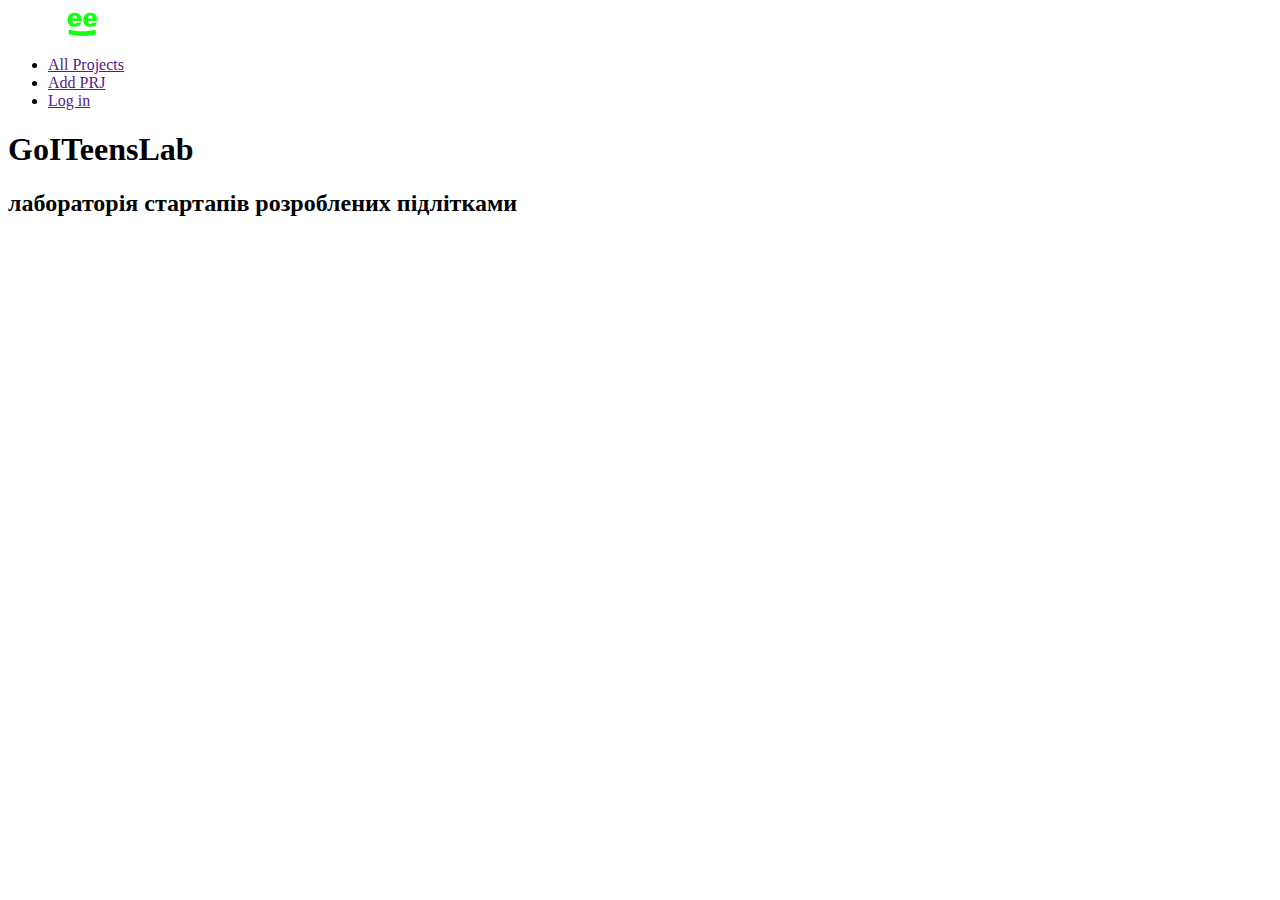
==== index.html @ 998b28f4 "begining" ====
<!DOCTYPE html>
<html lang="en">
  <head>
    <meta charset="UTF-8" />
    <meta name="viewport" content="width=device-width, initial-scale=1.0" />
    <title>Document</title>
    <link
      href="https://fonts.googleapis.com/css?family=Rubik:300,regular,500,600,700,800,900,300italic,italic,500italic,600italic,700italic,800italic,900italic"
      rel="stylesheet"
    />
    <link rel="stylesheet" href="css/icons.css">
    <link rel="stylesheet" href="css/style.css" />
  </head>
  <body>
    <header class="header">
      <div class="header__container">
        <div class="header__logo"><img src="img/logo.svg" alt="" /></div>
        <nav class="header__nav">
          <ul class="header__list">
            <li class="header__item">
              <a href="" class="header__link">All Projects</a>
            </li>
            <li class="header__item">
              <a href="" class="header__link header__btn" id="add">Add PRJ</a>
            </li>
            <li class="header__item">
              <a href="" class="header__link header__btn " id="log">Log in</a>
            </li>
          </ul>
        </nav>
      </div>
    </header>
    <main>
      <section class="intro">
        <div class="intro__container">
          <h1 class="intro__title">GoITeensLab</h1>
          <h2 class="intro__subtitle">
            лабораторія стартапів розроблених підлітками
          </h2>
        </div>
      </section>
    </main>
  </body>
</html>
---- css/icons.css ----
@font-face {
  font-family: 'icomoon';
  src:  url('../icons/icomoon.eot?azfydo');
  src:  url('../icons/icomoon.eot?azfydo#iefix') format('embedded-opentype'),
    url('../icons/icomoon.ttf?azfydo') format('truetype'),
    url('../icons/icomoon.woff?azfydo') format('woff'),
    url('../icons/icomoon.svg?azfydo#icomoon') format('svg');
  font-weight: normal;
  font-style: normal;
  font-display: block;
}

[class^="icon-"], [class*=" icon-"] {
  /* use !important to prevent issues with browser extensions that change fonts */
  font-family: 'icomoon' !important;
  speak: never;
  font-style: normal;
  font-weight: normal;
  font-variant: normal;
  text-transform: none;
  line-height: 1;

  /* Better Font Rendering =========== */
  -webkit-font-smoothing: antialiased;
  -moz-osx-font-smoothing: grayscale;
}

.icon-activity:before {
  content: "\e904";
}
.icon-airplay:before {
  content: "\e905";
}
.icon-alert-circle:before {
  content: "\e906";
}
.icon-alert-octagon:before {
  content: "\e907";
}
.icon-alert-triangle:before {
  content: "\e908";
}
.icon-align-center:before {
  content: "\e909";
}
.icon-align-justify:before {
  content: "\e90a";
}
.icon-align-left:before {
  content: "\e90b";
}
.icon-align-right:before {
  content: "\e90c";
}
.icon-anchor:before {
  content: "\e90d";
}
.icon-aperture:before {
  content: "\e90e";
}
.icon-archive:before {
  content: "\e90f";
}
.icon-arrow-down:before {
  content: "\e910";
}
.icon-arrow-down-circle:before {
  content: "\e911";
}
.icon-arrow-down-left:before {
  content: "\e912";
}
.icon-arrow-down-right:before {
  content: "\e913";
}
.icon-arrow-left:before {
  content: "\e914";
}
.icon-arrow-left-circle:before {
  content: "\e915";
}
.icon-arrow-right:before {
  content: "\e916";
}
.icon-arrow-right-circle:before {
  content: "\e917";
}
.icon-arrow-up:before {
  content: "\e918";
}
.icon-arrow-up-circle:before {
  content: "\e919";
}
.icon-arrow-up-left:before {
  content: "\e91a";
}
.icon-arrow-up-right:before {
  content: "\e91b";
}
.icon-at-sign:before {
  content: "\e91c";
}
.icon-award:before {
  content: "\e91d";
}
.icon-bar-chart:before {
  content: "\e91e";
}
.icon-bar-chart-2:before {
  content: "\e91f";
}
.icon-battery:before {
  content: "\e920";
}
.icon-battery-charging:before {
  content: "\e921";
}
.icon-bell:before {
  content: "\e922";
}
.icon-bell-off:before {
  content: "\e923";
}
.icon-bluetooth:before {
  content: "\e924";
}
.icon-bold:before {
  content: "\e925";
}
.icon-book:before {
  content: "\e926";
}
.icon-book-open:before {
  content: "\e927";
}
.icon-bookmark:before {
  content: "\e928";
}
.icon-box:before {
  content: "\e929";
}
.icon-briefcase:before {
  content: "\e92a";
}
.icon-calendar:before {
  content: "\e92b";
}
.icon-camera:before {
  content: "\e92c";
}
.icon-camera-off:before {
  content: "\e92d";
}
.icon-cast:before {
  content: "\e92e";
}
.icon-check:before {
  content: "\e92f";
}
.icon-check-circle:before {
  content: "\e930";
}
.icon-check-square:before {
  content: "\e931";
}
.icon-chevron-down:before {
  content: "\e932";
}
.icon-chevron-left:before {
  content: "\e933";
}
.icon-chevron-right:before {
  content: "\e934";
}
.icon-chevron-up:before {
  content: "\e935";
}
.icon-chevrons-down:before {
  content: "\e936";
}
.icon-chevrons-left:before {
  content: "\e937";
}
.icon-chevrons-right:before {
  content: "\e938";
}
.icon-chevrons-up:before {
  content: "\e939";
}
.icon-chrome:before {
  content: "\e93a";
}
.icon-circle:before {
  content: "\e93b";
}
.icon-clipboard:before {
  content: "\e93c";
}
.icon-clock:before {
  content: "\e93d";
}
.icon-cloud:before {
  content: "\e93e";
}
.icon-cloud-drizzle:before {
  content: "\e93f";
}
.icon-cloud-lightning:before {
  content: "\e940";
}
.icon-cloud-off:before {
  content: "\e941";
}
.icon-cloud-rain:before {
  content: "\e942";
}
.icon-cloud-snow:before {
  content: "\e943";
}
.icon-code:before {
  content: "\e944";
}
.icon-codepen:before {
  content: "\e945";
}
.icon-codesandbox:before {
  content: "\e946";
}
.icon-coffee:before {
  content: "\e947";
}
.icon-columns:before {
  content: "\e948";
}
.icon-command:before {
  content: "\e949";
}
.icon-compass:before {
  content: "\e94a";
}
.icon-copy:before {
  content: "\e94b";
}
.icon-corner-down-left:before {
  content: "\e94c";
}
.icon-corner-down-right:before {
  content: "\e94d";
}
.icon-corner-left-down:before {
  content: "\e94e";
}
.icon-corner-left-up:before {
  content: "\e94f";
}
.icon-corner-right-down:before {
  content: "\e950";
}
.icon-corner-right-up:before {
  content: "\e951";
}
.icon-corner-up-left:before {
  content: "\e952";
}
.icon-corner-up-right:before {
  content: "\e953";
}
.icon-cpu:before {
  content: "\e954";
}
.icon-credit-card:before {
  content: "\e955";
}
.icon-crop:before {
  content: "\e956";
}
.icon-crosshair:before {
  content: "\e957";
}
.icon-database:before {
  content: "\e958";
}
.icon-delete:before {
  content: "\e959";
}
.icon-disc:before {
  content: "\e95a";
}
.icon-dollar-sign:before {
  content: "\e95b";
}
.icon-download:before {
  content: "\e95c";
}
.icon-download-cloud:before {
  content: "\e95d";
}
.icon-droplet:before {
  content: "\e95e";
}
.icon-edit:before {
  content: "\e95f";
}
.icon-edit-2:before {
  content: "\e960";
}
.icon-edit-3:before {
  content: "\e961";
}
.icon-external-link:before {
  content: "\e962";
}
.icon-eye:before {
  content: "\e963";
}
.icon-eye-off:before {
  content: "\e964";
}
.icon-facebook:before {
  content: "\e965";
}
.icon-fast-forward:before {
  content: "\e966";
}
.icon-feather:before {
  content: "\e967";
}
.icon-figma:before {
  content: "\e968";
}
.icon-file:before {
  content: "\e969";
}
.icon-file-minus:before {
  content: "\e96a";
}
.icon-file-plus:before {
  content: "\e96b";
}
.icon-file-text:before {
  content: "\e96c";
}
.icon-film:before {
  content: "\e96d";
}
.icon-filter:before {
  content: "\e96e";
}
.icon-flag:before {
  content: "\e96f";
}
.icon-folder:before {
  content: "\e970";
}
.icon-folder-minus:before {
  content: "\e971";
}
.icon-folder-plus:before {
  content: "\e972";
}
.icon-framer:before {
  content: "\e973";
}
.icon-frown:before {
  content: "\e974";
}
.icon-gift:before {
  content: "\e975";
}
.icon-git-branch:before {
  content: "\e976";
}
.icon-git-commit:before {
  content: "\e977";
}
.icon-git-merge:before {
  content: "\e978";
}
.icon-git-pull-request:before {
  content: "\e979";
}
.icon-github:before {
  content: "\e97a";
}
.icon-gitlab:before {
  content: "\e97b";
}
.icon-globe:before {
  content: "\e97c";
}
.icon-grid:before {
  content: "\e97d";
}
.icon-hard-drive:before {
  content: "\e97e";
}
.icon-hash:before {
  content: "\e97f";
}
.icon-headphones:before {
  content: "\e980";
}
.icon-heart:before {
  content: "\e981";
}
.icon-help-circle:before {
  content: "\e982";
}
.icon-hexagon:before {
  content: "\e983";
}
.icon-home:before {
  content: "\e984";
}
.icon-image:before {
  content: "\e985";
}
.icon-inbox:before {
  content: "\e986";
}
.icon-info:before {
  content: "\e987";
}
.icon-instagram:before {
  content: "\e988";
}
.icon-italic:before {
  content: "\e989";
}
.icon-key:before {
  content: "\e98a";
}
.icon-layers:before {
  content: "\e98b";
}
.icon-layout:before {
  content: "\e98c";
}
.icon-life-buoy:before {
  content: "\e98d";
}
.icon-link:before {
  content: "\e98e";
}
.icon-link-2:before {
  content: "\e98f";
}
.icon-linkedin:before {
  content: "\e990";
}
.icon-list:before {
  content: "\e991";
}
.icon-loader:before {
  content: "\e992";
}
.icon-lock:before {
  content: "\e993";
}
.icon-log-in:before {
  content: "\e900";
}
.icon-log-out:before {
  content: "\e994";
}
.icon-mail:before {
  content: "\e995";
}
.icon-map:before {
  content: "\e996";
}
.icon-map-pin:before {
  content: "\e997";
}
.icon-maximize:before {
  content: "\e998";
}
.icon-maximize-2:before {
  content: "\e999";
}
.icon-meh:before {
  content: "\e99a";
}
.icon-menu:before {
  content: "\e99b";
}
.icon-message-circle:before {
  content: "\e99c";
}
.icon-message-square:before {
  content: "\e99d";
}
.icon-mic:before {
  content: "\e99e";
}
.icon-mic-off:before {
  content: "\e99f";
}
.icon-minimize:before {
  content: "\e9a0";
}
.icon-minimize-2:before {
  content: "\e9a1";
}
.icon-minus:before {
  content: "\e9a2";
}
.icon-minus-circle:before {
  content: "\e9a3";
}
.icon-minus-square:before {
  content: "\e9a4";
}
.icon-monitor:before {
  content: "\e9a5";
}
.icon-moon:before {
  content: "\e9a6";
}
.icon-more-horizontal:before {
  content: "\e9a7";
}
.icon-more-vertical:before {
  content: "\e9a8";
}
.icon-mouse-pointer:before {
  content: "\e9a9";
}
.icon-move:before {
  content: "\e9aa";
}
.icon-music:before {
  content: "\e9ab";
}
.icon-navigation:before {
  content: "\e9ac";
}
.icon-navigation-2:before {
  content: "\e9ad";
}
.icon-octagon:before {
  content: "\e9ae";
}
.icon-package:before {
  content: "\e9af";
}
.icon-paperclip:before {
  content: "\e9b0";
}
.icon-pause:before {
  content: "\e9b1";
}
.icon-pause-circle:before {
  content: "\e9b2";
}
.icon-pen-tool:before {
  content: "\e9b3";
}
.icon-percent:before {
  content: "\e9b4";
}
.icon-phone:before {
  content: "\e901";
}
.icon-phone-call:before {
  content: "\e9b5";
}
.icon-phone-forwarded:before {
  content: "\e9b6";
}
.icon-phone-incoming:before {
  content: "\e9b7";
}
.icon-phone-missed:before {
  content: "\e9b8";
}
.icon-phone-off:before {
  content: "\e9b9";
}
.icon-phone-outgoing:before {
  content: "\e9ba";
}
.icon-pie-chart:before {
  content: "\e9bb";
}
.icon-play:before {
  content: "\e9bc";
}
.icon-play-circle:before {
  content: "\e9bd";
}
.icon-plus:before {
  content: "\e9be";
}
.icon-plus-circle:before {
  content: "\e9bf";
}
.icon-plus-square:before {
  content: "\e9c0";
}
.icon-pocket:before {
  content: "\e9c1";
}
.icon-power:before {
  content: "\e9c2";
}
.icon-printer:before {
  content: "\e9c3";
}
.icon-radio:before {
  content: "\e9c4";
}
.icon-refresh-ccw:before {
  content: "\e9c5";
}
.icon-refresh-cw:before {
  content: "\e9c6";
}
.icon-repeat:before {
  content: "\e9c7";
}
.icon-rewind:before {
  content: "\e9c8";
}
.icon-rotate-ccw:before {
  content: "\e9c9";
}
.icon-rotate-cw:before {
  content: "\e9ca";
}
.icon-rss:before {
  content: "\e9cb";
}
.icon-save:before {
  content: "\e9cc";
}
.icon-scissors:before {
  content: "\e9cd";
}
.icon-search:before {
  content: "\e902";
}
.icon-send:before {
  content: "\e9ce";
}
.icon-server:before {
  content: "\e9cf";
}
.icon-settings:before {
  content: "\e9d0";
}
.icon-share:before {
  content: "\e9d1";
}
.icon-share-2:before {
  content: "\e9d2";
}
.icon-shield:before {
  content: "\e9d3";
}
.icon-shield-off:before {
  content: "\e9d4";
}
.icon-shopping-bag:before {
  content: "\e9d5";
}
.icon-shopping-cart:before {
  content: "\e903";
}
.icon-shuffle:before {
  content: "\e9d6";
}
.icon-sidebar:before {
  content: "\e9d7";
}
.icon-skip-back:before {
  content: "\e9d8";
}
.icon-skip-forward:before {
  content: "\e9d9";
}
.icon-slack:before {
  content: "\e9da";
}
.icon-slash:before {
  content: "\e9db";
}
.icon-sliders:before {
  content: "\e9dc";
}
.icon-smartphone:before {
  content: "\e9dd";
}
.icon-smile:before {
  content: "\e9de";
}
.icon-speaker:before {
  content: "\e9df";
}
.icon-square:before {
  content: "\e9e0";
}
.icon-star:before {
  content: "\e9e1";
}
.icon-stop-circle:before {
  content: "\e9e2";
}
.icon-sun:before {
  content: "\e9e3";
}
.icon-sunrise:before {
  content: "\e9e4";
}
.icon-sunset:before {
  content: "\e9e5";
}
.icon-tablet:before {
  content: "\e9e6";
}
.icon-tag:before {
  content: "\e9e7";
}
.icon-target:before {
  content: "\e9e8";
}
.icon-terminal:before {
  content: "\e9e9";
}
.icon-thermometer:before {
  content: "\e9ea";
}
.icon-thumbs-down:before {
  content: "\e9eb";
}
.icon-thumbs-up:before {
  content: "\e9ec";
}
.icon-toggle-left:before {
  content: "\e9ed";
}
.icon-toggle-right:before {
  content: "\e9ee";
}
.icon-tool:before {
  content: "\e9ef";
}
.icon-trash:before {
  content: "\e9f0";
}
.icon-trash-2:before {
  content: "\e9f1";
}
.icon-trello:before {
  content: "\e9f2";
}
.icon-trending-down:before {
  content: "\e9f3";
}
.icon-trending-up:before {
  content: "\e9f4";
}
.icon-triangle:before {
  content: "\e9f5";
}
.icon-truck:before {
  content: "\e9f6";
}
.icon-tv:before {
  content: "\e9f7";
}
.icon-twitch:before {
  content: "\e9f8";
}
.icon-twitter:before {
  content: "\e9f9";
}
.icon-type:before {
  content: "\e9fa";
}
.icon-umbrella:before {
  content: "\e9fb";
}
.icon-underline:before {
  content: "\e9fc";
}
.icon-unlock:before {
  content: "\e9fd";
}
.icon-upload:before {
  content: "\e9fe";
}
.icon-upload-cloud:before {
  content: "\e9ff";
}
.icon-user:before {
  content: "\ea00";
}
.icon-user-check:before {
  content: "\ea01";
}
.icon-user-minus:before {
  content: "\ea02";
}
.icon-user-plus:before {
  content: "\ea03";
}
.icon-user-x:before {
  content: "\ea04";
}
.icon-users:before {
  content: "\ea05";
}
.icon-video:before {
  content: "\ea06";
}
.icon-video-off:before {
  content: "\ea07";
}
.icon-voicemail:before {
  content: "\ea08";
}
.icon-volume:before {
  content: "\ea09";
}
.icon-volume-1:before {
  content: "\ea0a";
}
.icon-volume-2:before {
  content: "\ea0b";
}
.icon-volume-x:before {
  content: "\ea0c";
}
.icon-watch:before {
  content: "\ea0d";
}
.icon-wifi:before {
  content: "\ea0e";
}
.icon-wifi-off:before {
  content: "\ea0f";
}
.icon-wind:before {
  content: "\ea10";
}
.icon-x:before {
  content: "\ea11";
}
.icon-x-circle:before {
  content: "\ea12";
}
.icon-x-octagon:before {
  content: "\ea13";
}
.icon-x-square:before {
  content: "\ea14";
}
.icon-youtube:before {
  content: "\ea15";
}
.icon-zap:before {
  content: "\ea16";
}
.icon-zap-off:before {
  content: "\ea17";
}
.icon-zoom-in:before {
  content: "\ea18";
}
.icon-zoom-out:before {
  content: "\ea19";
}
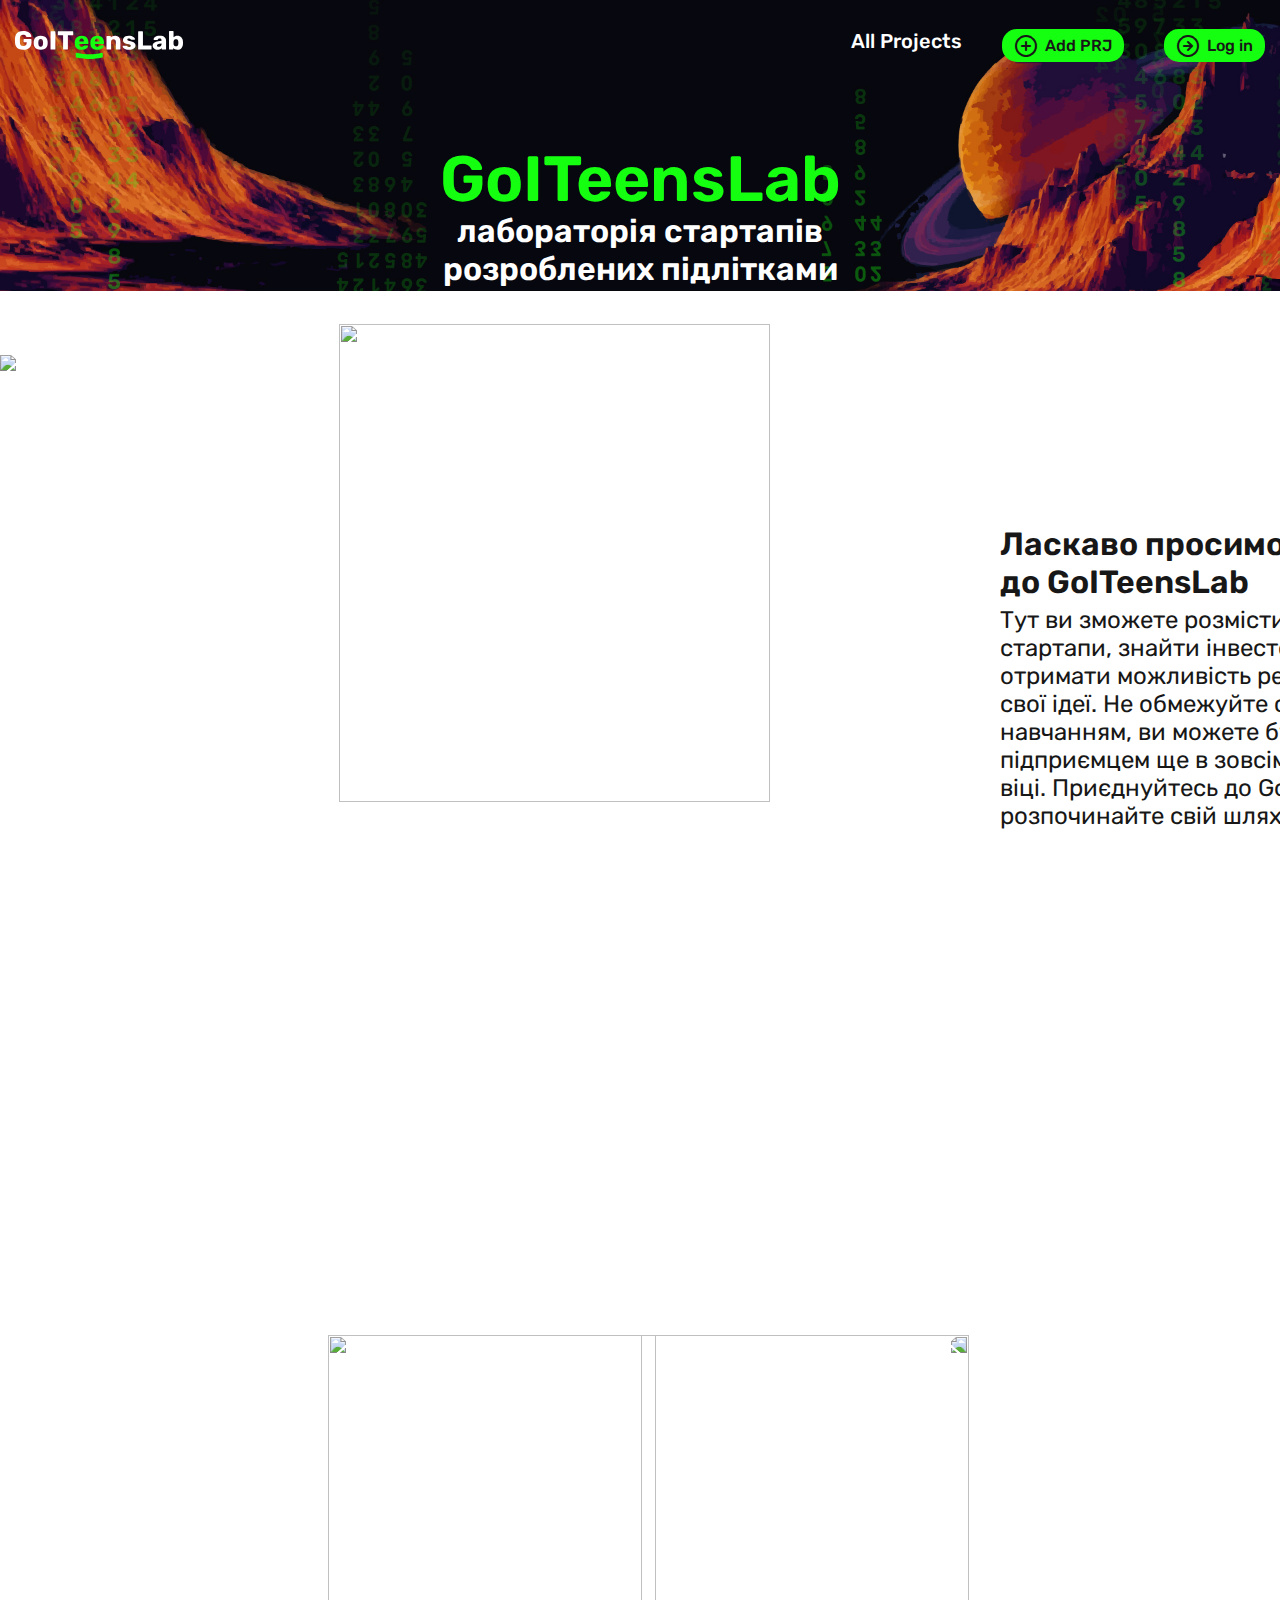
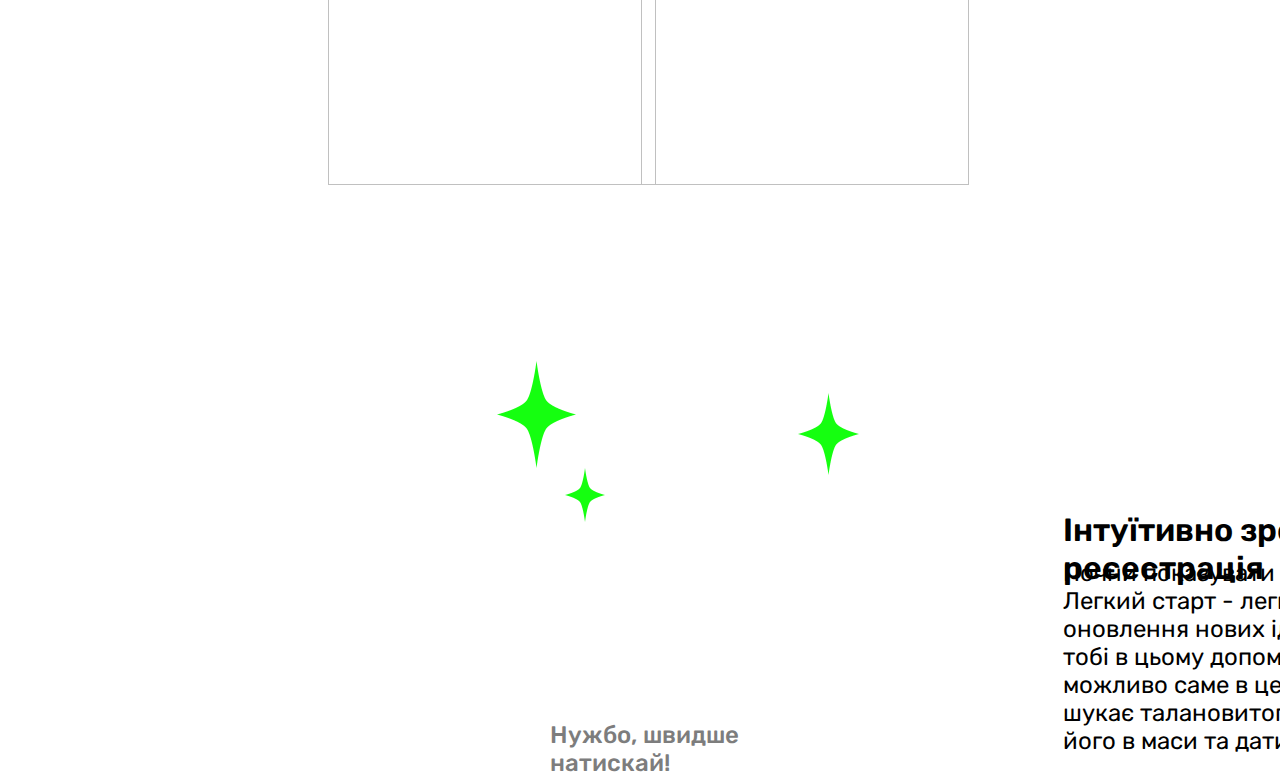
==== commit dc52c0cc: "shozmih" ====
--- a/index.html
+++ b/index.html
@@ -40,5 +40,27 @@
         </div>
       </section>
     </main>
+    <content>
+        <div>
+            <img src="img/01.png" alt="" id="chel">
+            <h2 id="welc">Ласкаво просимо <br>до GoITeensLab </h2>
+                <p id="txt">Тут ви зможете розмістити свої стартапи, знайти інвесторів та отримати можливість реалізувати свої ідеї. Не обмежуйте себе лише навчанням, ви можете бути підприємцем ще в зовсім молодому віці. Приєднуйтесь до GoITeensLab і розпочинайте свій шлях до успіху!</p>
+                
+        </div>
+        <div id="space">
+        <img src="img/bg2.png" id="spacebg">
+        <img src="img/Astronaut.png" id="As1" class="Astronaut">
+        <img src="img/Astronaut.png" id="As2" class="Astronaut">
+        <p id="vector"></p>
+        </div>
+        <div > <!-- reg -->
+          <img src="img/stars.png" id="stars">
+          <h2 id="h_reg" class="reg">Інтуїтивно зрозуміла реєестрація</h2>
+          <p id="p_reg" class="reg">Почни показувати свої ідеї прямо зараз! Легкий старт - легка робота. Динамічне оновлення нових ідей на головній сторонці тобі в цьому допоможуть. Не гай часу, можливо саме в цей момент велика компанія шукає талановитого підлітка, аби просунути 
+            його в маси та дати життя новому проекту!</p>
+            <p id="nyzbo">Нужбо, швидше натискай!</p>
+        </div>
+       
+    </content>
   </body>
 </html>
--- a/css/style.css
+++ b/css/style.css
@@ -0,0 +1,255 @@
+*,
+*:before,
+*:after {
+  margin: 0;
+  padding: 0;
+  border: none;
+  box-sizing: border-box;
+}
+
+a {
+  text-decoration: none;
+}
+
+ul,
+ol,
+li {
+  list-style: none;
+}
+
+img {
+  vertical-align: top;
+}
+
+h1,
+h2,
+h3,
+h4,
+h5,
+h6 {
+  font-weight: inherit;
+  font-size: inherit;
+}
+
+html,
+body {
+  height: 100%;
+  line-height: 1;
+}
+
+[class*=__container] {
+  max-width: 1280px;
+  margin: 0 auto;
+  padding: 0px 15px;
+}
+
+@media (max-width: 1279.98px) {
+  [class*=__container] {
+    max-width: 1200px;
+  }
+}
+@media (max-width: 1199.98px) {
+  [class*=__container] {
+    max-width: 970px;
+  }
+}
+@media (max-width: 990.98px) {
+  [class*=__container] {
+    max-width: 750px;
+  }
+}
+@media (max-width: 767.98px) {
+  [class*=__container] {
+    max-width: none;
+    padding: 0px 15px;
+  }
+}
+body {
+  font-family: Rubik;
+}
+
+.header {
+  position: absolute;
+  top: 0;
+  left: 0;
+  width: 100%;
+  z-index: 100000;
+}
+
+.header__container {
+  display: flex;
+  justify-content: space-between;
+  align-items: center;
+  height: 90px;
+}
+
+.header__list {
+  display: flex;
+  gap: 40px;
+}
+
+.header__link {
+  font-family: "Rubik";
+  font-style: normal;
+  font-weight: 500;
+  font-size: 20px;
+  line-height: 24px;
+  /* identical to box height */
+  color: #ffffff;
+}
+
+.header__btn {
+  display: flex;
+  align-items: center;
+  font-family: "Rubik";
+  font-style: normal;
+  font-weight: 500;
+  font-size: 16px;
+  line-height: 19px;
+  /* identical to box height */
+  color: #171717;
+  background: #15ff10;
+  border-radius: 15px;
+  padding: 7px 12px;
+}
+
+#log:before {
+  font-family: "icomoon";
+  content: "\e917";
+  font-size: 24px;
+  padding-right: 7px;
+}
+
+#add:before {
+  font-family: "icomoon";
+  content: "\e9bf";
+  font-size: 24px;
+  padding-right: 7px;
+}
+
+.intro {
+  background-image: url("../img/intro__bg.jpg");
+  background-repeat: no-repeat;
+  height: 490px;
+  width: 100%;
+  -o-object-fit: cover;
+     object-fit: cover;
+  background-size: 100vw;
+}
+
+.intro__container {
+  display: flex;
+  flex-direction: column;
+  align-items: center;
+  justify-content: center;
+  text-align: center;
+}
+.intro__title{
+
+  width: 403px;
+  height: 76px;
+  left: 438px;
+  padding-top: 147px;
+  font-weight: 600;
+  font-size: 64px;
+  color: #15FF10;
+}
+.intro__subtitle{
+width: 395px;
+height: 76px;
+left: 442px;
+padding-top: 65px;
+font-weight: 600;
+font-size: 32px;
+line-height: 38px;
+text-align: center;
+color: #FFFFFF
+}
+#chel{
+  position: absolute;
+  width: 431px;
+  height: 478px;
+  left:26.5%;
+  top:36%;
+}
+#welc{
+  position: absolute;
+width: 431px;
+height: 76px;
+left: 1000px;
+top: 525px;
+font-weight: 600;
+font-size: 32px;
+line-height: 38px;
+
+color: #171717;
+
+}
+#txt{
+  position: absolute;
+width: 431px;
+height: 224px;
+left: 1000px;
+top: 606px;
+font-weight: 400;
+font-size: 24px;
+line-height: 28px;
+
+color: #171717;
+}
+#spacebg{
+  width: 100%;
+  position: absolute;
+  top:355px;  
+}
+.Astronaut{
+  position: absolute;
+width: 328px;
+height: 450px;
+top: 1335px;
+
+}
+#As1{
+  transform: matrix(-1, 0, 0, 1, 0, 0);
+  right: 311px;
+}
+#As2{
+  left: 328px;
+}
+#stars{
+  position: absolute;
+  width: 362px;
+height: 161px;
+left: 497px;
+top: 1961px;
+}
+.reg{
+  width: 546px;
+  position: absolute;
+  left: 1063px;
+}
+#h_reg{
+height: 38px;
+top: 2111px;
+font-weight: 600;
+font-size: 32px;
+line-height: 38px;
+}
+#p_reg{
+height: 196px;
+top: 2159px;
+font-weight: 400;
+font-size: 24px;
+line-height: 28px;
+}
+#nyzbo{
+  position: absolute;
+width: 314px;
+height: 28px;
+left: 550px;
+top: 2321px;
+font-weight: 500;
+font-size: 24px;
+line-height: 28px;
+color: #7D7D7D;
+}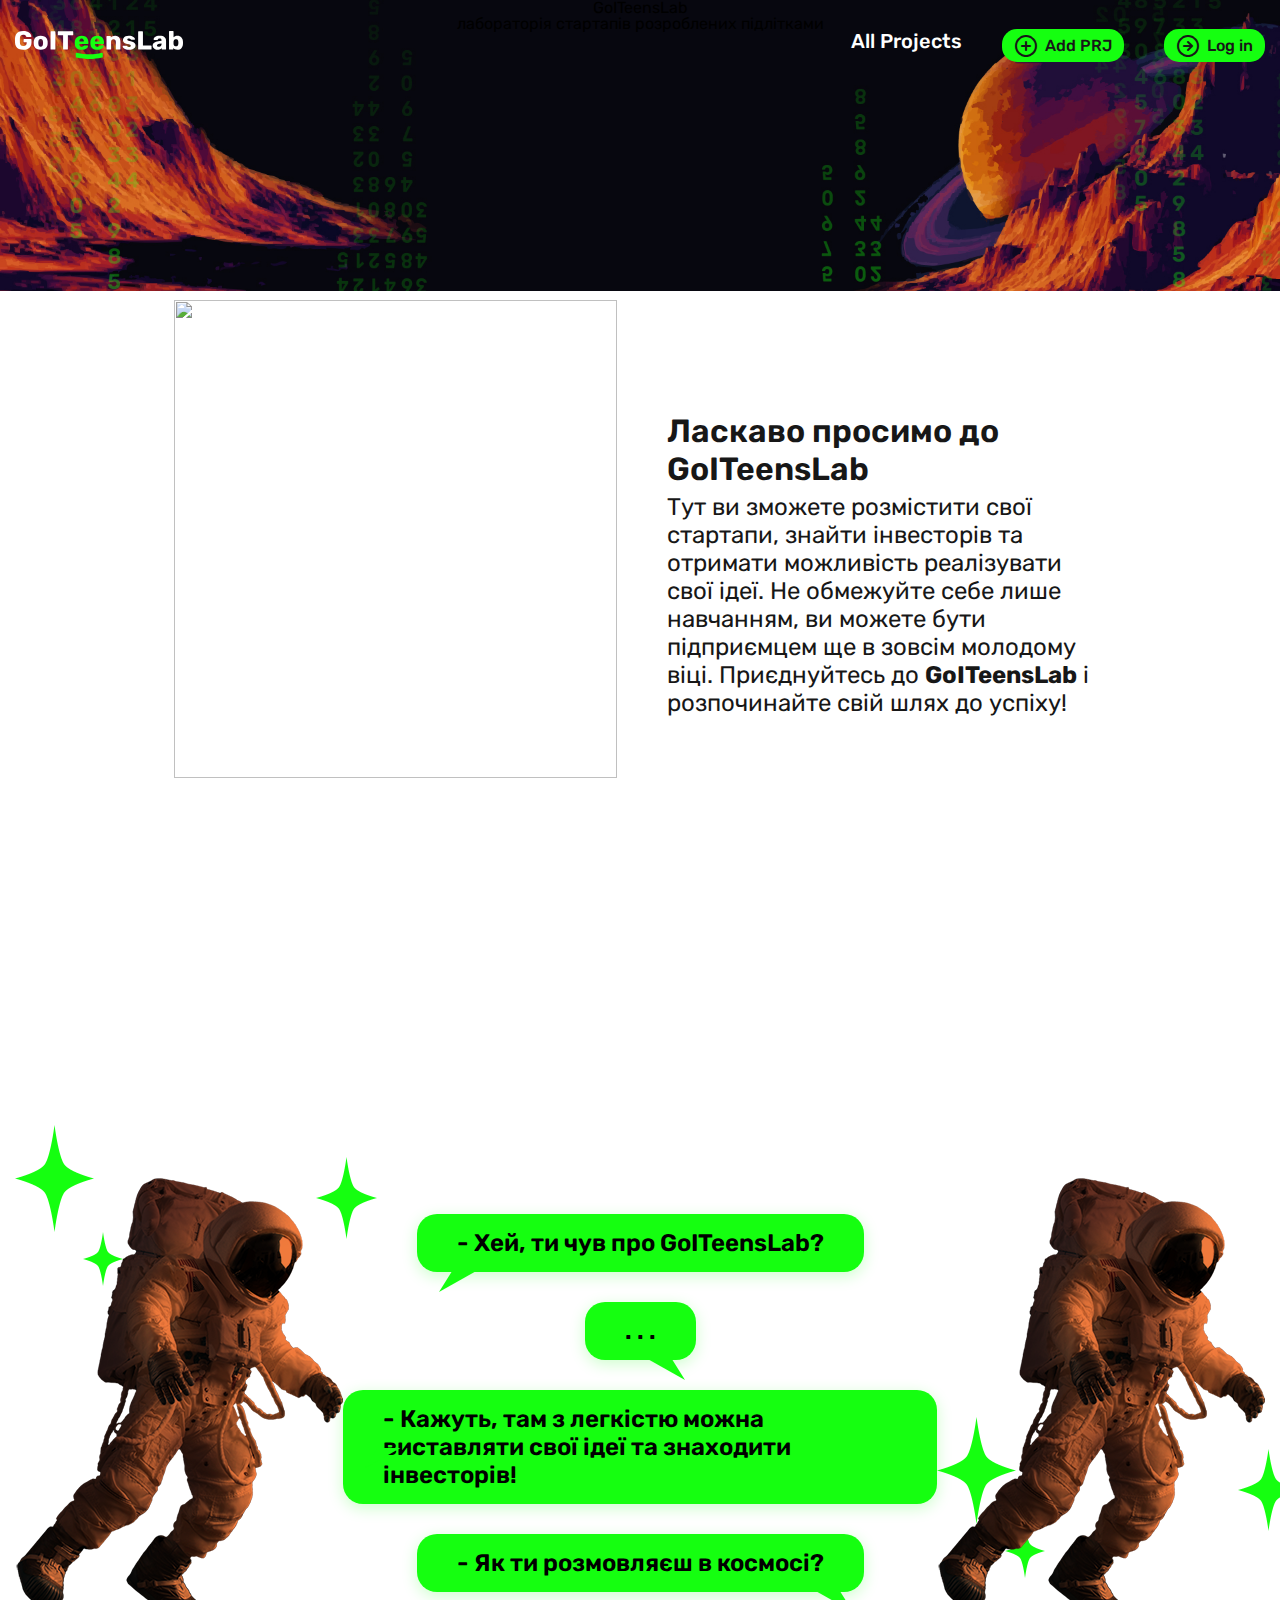
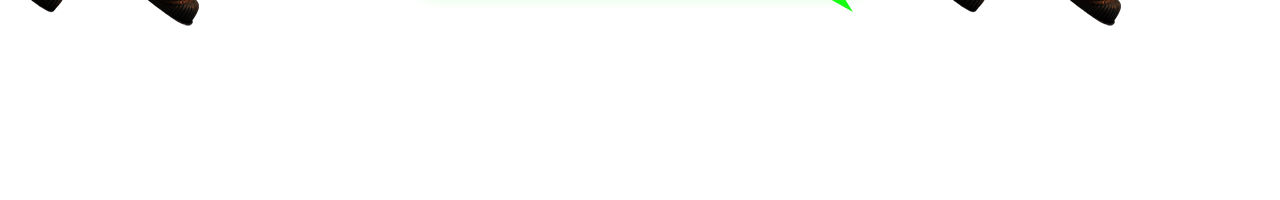
==== commit 2d646654: "remade `about` and `chat` blocks" ====
--- a/index.html
+++ b/index.html
@@ -39,28 +39,35 @@
           </h2>
         </div>
       </section>
-    </main>
-    <content>
-        <div>
-            <img src="img/01.png" alt="" id="chel">
-            <h2 id="welc">Ласкаво просимо <br>до GoITeensLab </h2>
-                <p id="txt">Тут ви зможете розмістити свої стартапи, знайти інвесторів та отримати можливість реалізувати свої ідеї. Не обмежуйте себе лише навчанням, ви можете бути підприємцем ще в зовсім молодому віці. Приєднуйтесь до GoITeensLab і розпочинайте свій шлях до успіху!</p>
-                
+      <section class="welc">
+        <div class="welc__container">
+          <div class="welc__about about">
+            <div class="about__img"><img src="img/01.png" alt=""></div>
+            <div class="about__body">
+              <h1 class="about__title">Ласкаво просимо 
+              до GoITeensLab </h1>
+              <p class="about__text">Тут ви зможете розмістити свої стартапи, знайти інвесторів та отримати можливість
+                 реалізувати свої ідеї. Не обмежуйте себе лише навчанням, ви можете бути підприємцем ще в зовсім молодому
+                  віці. Приєднуйтесь до <b>GoITeensLab</b> і розпочинайте свій шлях до успіху!</p>
+            </div>
+          </div>
+          <div class="welc__chat">
+            <div class="chat__astro astro-1">
+              <div class="chat__astronaut"><img src="img/02.png" alt=""></div>
+              <div class="chat__stars"><img src="img/03.png" alt=""></div>
+            </div>
+            <div class="chat__body body-chat">
+              <div class="body-chat__item"><p>- Хей, ти чув про GoITeensLab?</p><img src="img/04.svg" alt=""></div>
+              <div class="body-chat__item right"><p>. . .</p><img src="img/04.svg" alt=""></div>
+              <div class="body-chat__item"><p>- Кажуть, там з легкістю можна виставляти свої ідеї та знаходити інвесторів!</p><img src="img/04.svg" alt=""></div>
+              <div class="body-chat__item right"><p>- Як ти розмовляєш в космосі?</p><img src="img/04.svg" alt=""></div>
+            </div>
+            <div class="chat__astro astro-2">
+              <div class="chat__astronaut"><img src="img/02.png" alt=""></div>
+              <div class="chat__stars"><img src="img/03.png" alt=""></div>
+            </div>
+          </div>
         </div>
-        <div id="space">
-        <img src="img/bg2.png" id="spacebg">
-        <img src="img/Astronaut.png" id="As1" class="Astronaut">
-        <img src="img/Astronaut.png" id="As2" class="Astronaut">
-        <p id="vector"></p>
-        </div>
-        <div > <!-- reg -->
-          <img src="img/stars.png" id="stars">
-          <h2 id="h_reg" class="reg">Інтуїтивно зрозуміла реєестрація</h2>
-          <p id="p_reg" class="reg">Почни показувати свої ідеї прямо зараз! Легкий старт - легка робота. Динамічне оновлення нових ідей на головній сторонці тобі в цьому допоможуть. Не гай часу, можливо саме в цей момент велика компанія шукає талановитого підлітка, аби просунути 
-            його в маси та дати життя новому проекту!</p>
-            <p id="nyzbo">Нужбо, швидше натискай!</p>
-        </div>
-       
-    </content>
+      </section>
   </body>
 </html>
--- a/css/style.css
+++ b/css/style.css
@@ -130,7 +130,7 @@
 .intro {
   background-image: url("../img/intro__bg.jpg");
   background-repeat: no-repeat;
-  height: 490px;
+  height: 300px;
   width: 100%;
   -o-object-fit: cover;
      object-fit: cover;
@@ -144,112 +144,150 @@
   justify-content: center;
   text-align: center;
 }
-.intro__title{
-
-  width: 403px;
-  height: 76px;
-  left: 438px;
-  padding-top: 147px;
+
+.welc {
+  height: 1500px;
+  background-image: url("../img/bg2.png");
+  background-repeat: no-repeat;
+  width: 100%;
+  -o-object-fit: cover;
+     object-fit: cover;
+  background-size: 100vw 1500px;
+}
+
+.welc__container {
+  display: flex;
+  flex-direction: column;
+  align-items: center;
+  justify-content: center;
+  gap: 400px;
+}
+
+.about {
+  display: flex;
+  align-items: center;
+  justify-content: center;
+  gap: 50px;
+}
+
+.about__img {
+  width: 443px;
+  height: 478px;
+  position: relative;
+}
+.about__img img {
+  position: absolute;
+  top: 0;
+  left: 0;
+  width: 100%;
+  height: 100%;
+  -o-object-fit: cover;
+     object-fit: cover;
+}
+
+.about__body {
+  width: 440px;
+}
+
+.about__title {
+  font-family: "Rubik";
+  font-style: normal;
   font-weight: 600;
-  font-size: 64px;
-  color: #15FF10;
-}
-.intro__subtitle{
-width: 395px;
-height: 76px;
-left: 442px;
-padding-top: 65px;
-font-weight: 600;
-font-size: 32px;
-line-height: 38px;
-text-align: center;
-color: #FFFFFF
-}
-#chel{
-  position: absolute;
-  width: 431px;
-  height: 478px;
-  left:26.5%;
-  top:36%;
-}
-#welc{
-  position: absolute;
-width: 431px;
-height: 76px;
-left: 1000px;
-top: 525px;
-font-weight: 600;
-font-size: 32px;
-line-height: 38px;
-
-color: #171717;
-
-}
-#txt{
-  position: absolute;
-width: 431px;
-height: 224px;
-left: 1000px;
-top: 606px;
-font-weight: 400;
-font-size: 24px;
-line-height: 28px;
-
-color: #171717;
-}
-#spacebg{
-  width: 100%;
-  position: absolute;
-  top:355px;  
-}
-.Astronaut{
-  position: absolute;
-width: 328px;
-height: 450px;
-top: 1335px;
-
-}
-#As1{
-  transform: matrix(-1, 0, 0, 1, 0, 0);
-  right: 311px;
-}
-#As2{
-  left: 328px;
-}
-#stars{
-  position: absolute;
+  font-size: 32px;
+  line-height: 38px;
+  padding-bottom: 5px;
+  padding-top: 50px;
+  color: #171717;
+}
+
+.about__text {
+  font-family: "Rubik";
+  font-style: normal;
+  font-weight: 400;
+  font-size: 24px;
+  line-height: 28px;
+  color: #171717;
+}
+
+.welc__chat {
+  display: flex;
+}
+
+.body-chat {
+  display: flex;
+  flex-direction: column;
+  justify-content: center;
+  align-items: center;
+  gap: 30px;
+}
+
+.astro-1 .chat__stars {
+  position: absolute;
+  top: -53px;
+}
+
+.chat__astro {
+  position: relative;
+}
+
+.chat__astronaut {
+  width: 328px;
+  height: 450px;
+  position: relative;
+  z-index: 10;
+}
+.chat__astronaut img {
+  position: absolute;
+  top: 0;
+  left: 0;
+  width: 100%;
+  height: 100%;
+}
+
+.chat__stars {
   width: 362px;
-height: 161px;
-left: 497px;
-top: 1961px;
-}
-.reg{
-  width: 546px;
-  position: absolute;
-  left: 1063px;
-}
-#h_reg{
-height: 38px;
-top: 2111px;
-font-weight: 600;
-font-size: 32px;
-line-height: 38px;
-}
-#p_reg{
-height: 196px;
-top: 2159px;
-font-weight: 400;
-font-size: 24px;
-line-height: 28px;
-}
-#nyzbo{
-  position: absolute;
-width: 314px;
-height: 28px;
-left: 550px;
-top: 2321px;
-font-weight: 500;
-font-size: 24px;
-line-height: 28px;
-color: #7D7D7D;
+  height: 161px;
+}
+.chat__stars img {
+  position: absolute;
+  top: 0;
+  left: 0;
+  width: 100%;
+  height: 100%;
+}
+
+.body-chat__item {
+  background: #15ff10;
+  box-shadow: 0px 4px 15px rgba(21, 255, 16, 0.21);
+  padding: 15px 40px;
+  border-radius: 20px;
+  display: flex;
+  justify-content: center;
+  align-items: center;
+  position: relative;
+}
+.body-chat__item p {
+  font-family: "Rubik";
+  font-style: normal;
+  font-weight: 600;
+  font-size: 24px;
+  line-height: 28px;
+  color: #000000;
+}
+.body-chat__item img {
+  position: absolute;
+  left: 22px;
+  top: 58px;
+}
+.body-chat__item.right > img {
+  position: absolute;
+  left: auto;
+  right: 11px;
+  top: 58px;
+  transform: scaleX(-1);
+}
+
+.astro-2 .chat__stars {
+  position: absolute;
+  bottom: 50px;
 }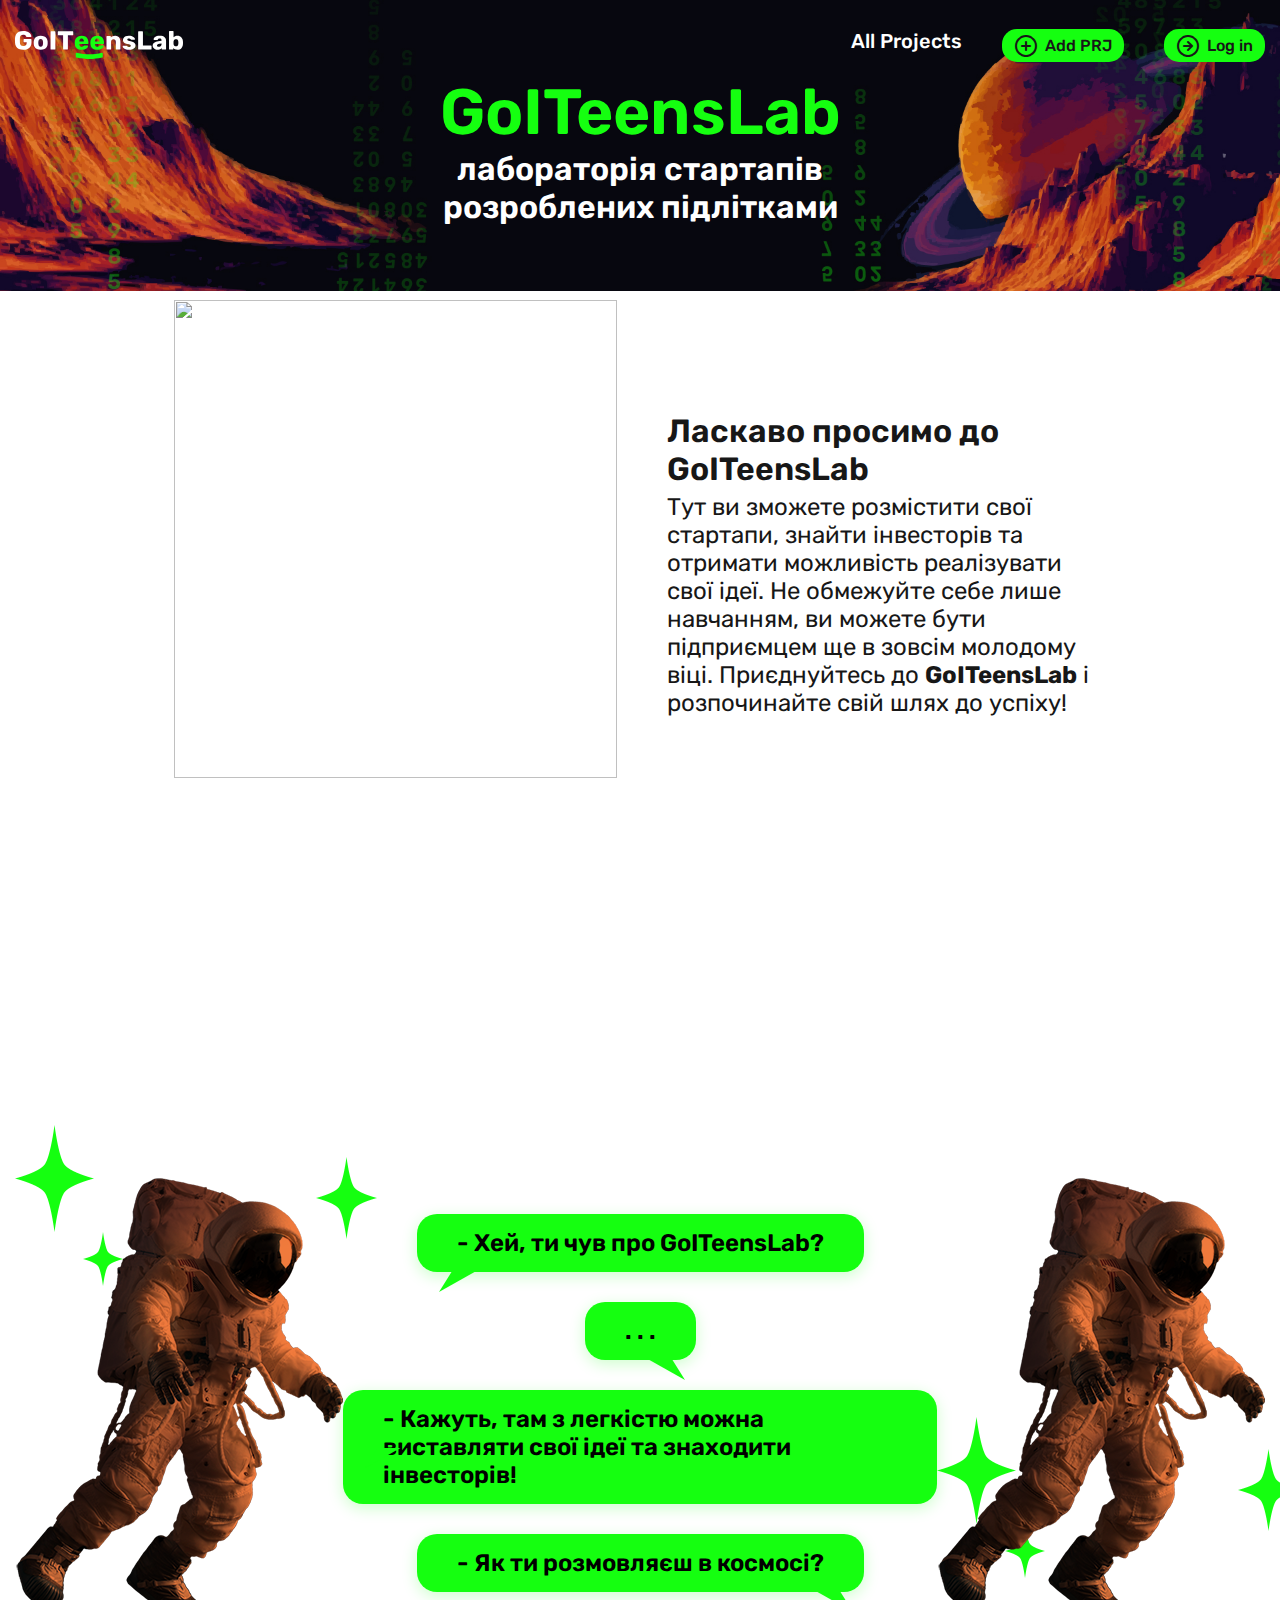
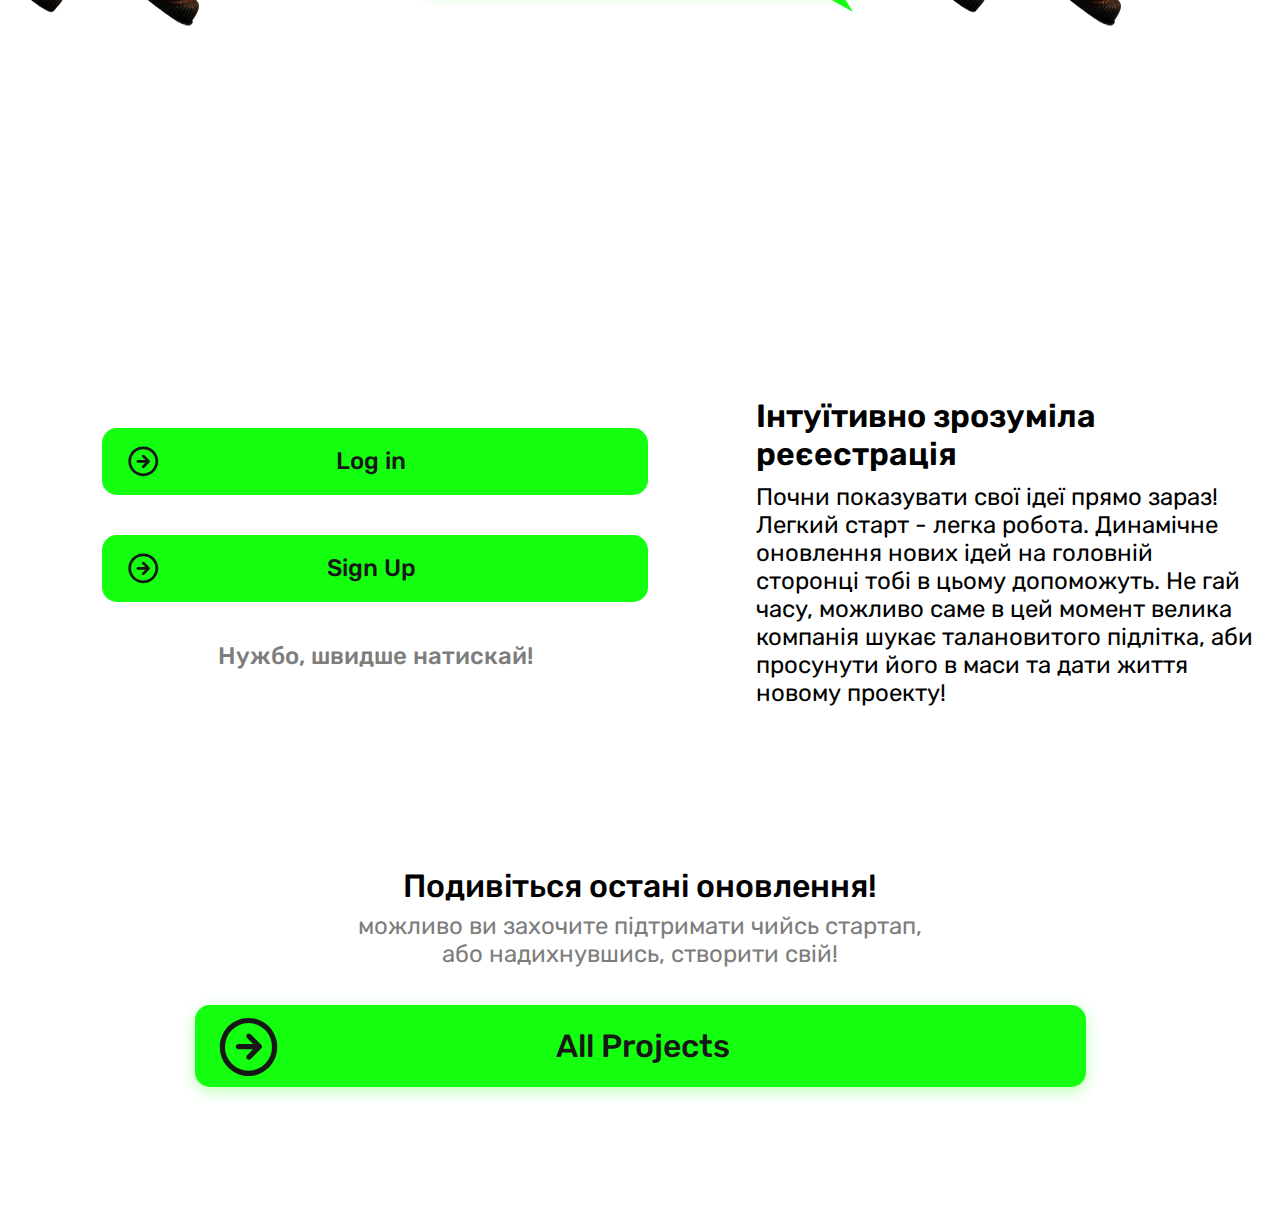
==== commit 049a32d1: "`proj` block" ====
--- a/index.html
+++ b/index.html
@@ -69,5 +69,29 @@
           </div>
         </div>
       </section>
+      <section class="registr">
+        <div class="registr__container">
+          <div class="registr__reg">
+            <a href="" class="registr__link">Log in</a>
+            <a href="" class="registr__link">Sign Up</a>
+            <p class="registr__label">Нужбо, швидше натискай!</p>
+          </div>
+          <div class="registr__body">
+            <h1 class="registr__title">Інтуїтивно зрозуміла реєестрація</h1>
+            <p class="registr__text">Почни показувати свої ідеї прямо зараз! Легкий старт - легка робота. Динамічне оновлення нових ідей на головній сторонці тобі в цьому допоможуть. Не гай часу, можливо саме в цей момент велика компанія шукає талановитого підлітка, аби просунути 
+його в маси та дати життя новому проекту!</p>
+          </div>
+        </div>
+      </section>
+      <section class="proj">
+        <div class="proj__container">
+          <h1 class="proj__title">Подивіться остані оновлення!</h1>
+          <p class="proj__text">можливо ви захочите підтримати чийсь стартап,
+          або надихнувшись, створити свій!</p>
+          <a href="" class="proj__link">All Projects</a>
+        </div>
+      </section>
+    </main>
+    
   </body>
 </html>
--- a/css/style.css
+++ b/css/style.css
@@ -106,12 +106,16 @@
   font-weight: 500;
   font-size: 16px;
   line-height: 19px;
+  transition: all 0.3s ease 0s;
   /* identical to box height */
   color: #171717;
   background: #15ff10;
   border-radius: 15px;
   padding: 7px 12px;
 }
+.header__btn:hover {
+  background: #17d814;
+}
 
 #log:before {
   font-family: "icomoon";
@@ -143,6 +147,28 @@
   align-items: center;
   justify-content: center;
   text-align: center;
+  height: 300px;
+}
+
+.intro__title {
+  font-family: "Rubik";
+  font-style: normal;
+  font-weight: 600;
+  font-size: 64px;
+  line-height: 76px;
+  /* identical to box height */
+  color: #15ff10;
+}
+
+.intro__subtitle {
+  font-family: "Rubik";
+  font-style: normal;
+  font-weight: 600;
+  font-size: 32px;
+  line-height: 38px;
+  text-align: center;
+  width: 400px;
+  color: #ffffff;
 }
 
 .welc {
@@ -290,4 +316,151 @@
 .astro-2 .chat__stars {
   position: absolute;
   bottom: 50px;
+}
+
+.registr__container {
+  padding-top: 40px;
+  display: flex;
+  align-items: center;
+  justify-content: center;
+  padding-bottom: 80px;
+  gap: 30px;
+}
+
+.registr__reg {
+  background-image: url("../img/bg3.png");
+  background-repeat: no-repeat;
+  width: 702px;
+  height: 402px;
+  background-size: 702px 402px;
+  display: flex;
+  flex-direction: column;
+  justify-content: center;
+  align-items: center;
+  text-align: center;
+  gap: 40px;
+  padding-top: 150px;
+}
+
+.registr__link {
+  display: flex;
+  align-items: center;
+  font-family: "Rubik";
+  font-style: normal;
+  font-weight: 500;
+  font-size: 24px;
+  line-height: 28px;
+  color: #171717;
+  transition: all 0.3s ease 0s;
+  width: 546px;
+  height: 67px;
+  padding: 15px 25px 15px 25px;
+  text-align: center;
+  background: #15ff10;
+  border-radius: 15px;
+}
+.registr__link::before {
+  font-family: "icomoon";
+  content: "\e917";
+  font-size: 32.5px;
+  padding-right: 176px;
+}
+.registr__link:not(:first-child)::before {
+  padding-right: 167px;
+}
+.registr__link:hover {
+  background: #17d814;
+}
+
+.registr__label {
+  font-family: "Rubik";
+  font-style: normal;
+  font-weight: 500;
+  font-size: 24px;
+  line-height: 28px;
+  color: #7d7d7d;
+}
+
+.registr__body {
+  width: 500px;
+  padding-top: 157px;
+}
+
+.registr__title {
+  font-family: "Rubik";
+  font-style: normal;
+  font-weight: 600;
+  font-size: 32px;
+  line-height: 38px;
+  /* identical to box height */
+  padding-bottom: 10px;
+  color: #000000;
+}
+
+.registr__text {
+  font-family: "Rubik";
+  font-style: normal;
+  font-weight: 400;
+  font-size: 24px;
+  line-height: 28px;
+  color: #000000;
+}
+
+.proj {
+  padding-top: 80px;
+  padding-bottom: 145px;
+}
+
+.proj__container {
+  display: flex;
+  flex-direction: column;
+  align-items: center;
+  justify-content: center;
+}
+
+.proj__title {
+  font-family: "Rubik";
+  font-style: normal;
+  font-weight: 500;
+  font-size: 32px;
+  line-height: 38px;
+  color: #000000;
+  padding-bottom: 7px;
+}
+
+.proj__text {
+  font-family: "Rubik";
+  font-style: normal;
+  font-weight: 400;
+  font-size: 24px;
+  line-height: 28px;
+  text-align: center;
+  color: #7d7d7d;
+  width: 567px;
+  padding-bottom: 37px;
+}
+
+.proj__link {
+  font-family: "Rubik";
+  font-style: normal;
+  font-weight: 500;
+  font-size: 32px;
+  line-height: 38px;
+  color: #171717;
+  display: flex;
+  align-items: center;
+  transition: all 0.3s ease 0s;
+  padding: 22px 356px 22px 22px;
+  background: #15ff10;
+  box-shadow: 0px 4px 15px rgba(21, 255, 16, 0.31);
+  border-radius: 15px;
+}
+.proj__link::before {
+  font-family: "icomoon";
+  content: "\e917";
+  font-size: 63px;
+  padding-right: 276px;
+}
+.proj__link:hover {
+  background: #17d814;
 }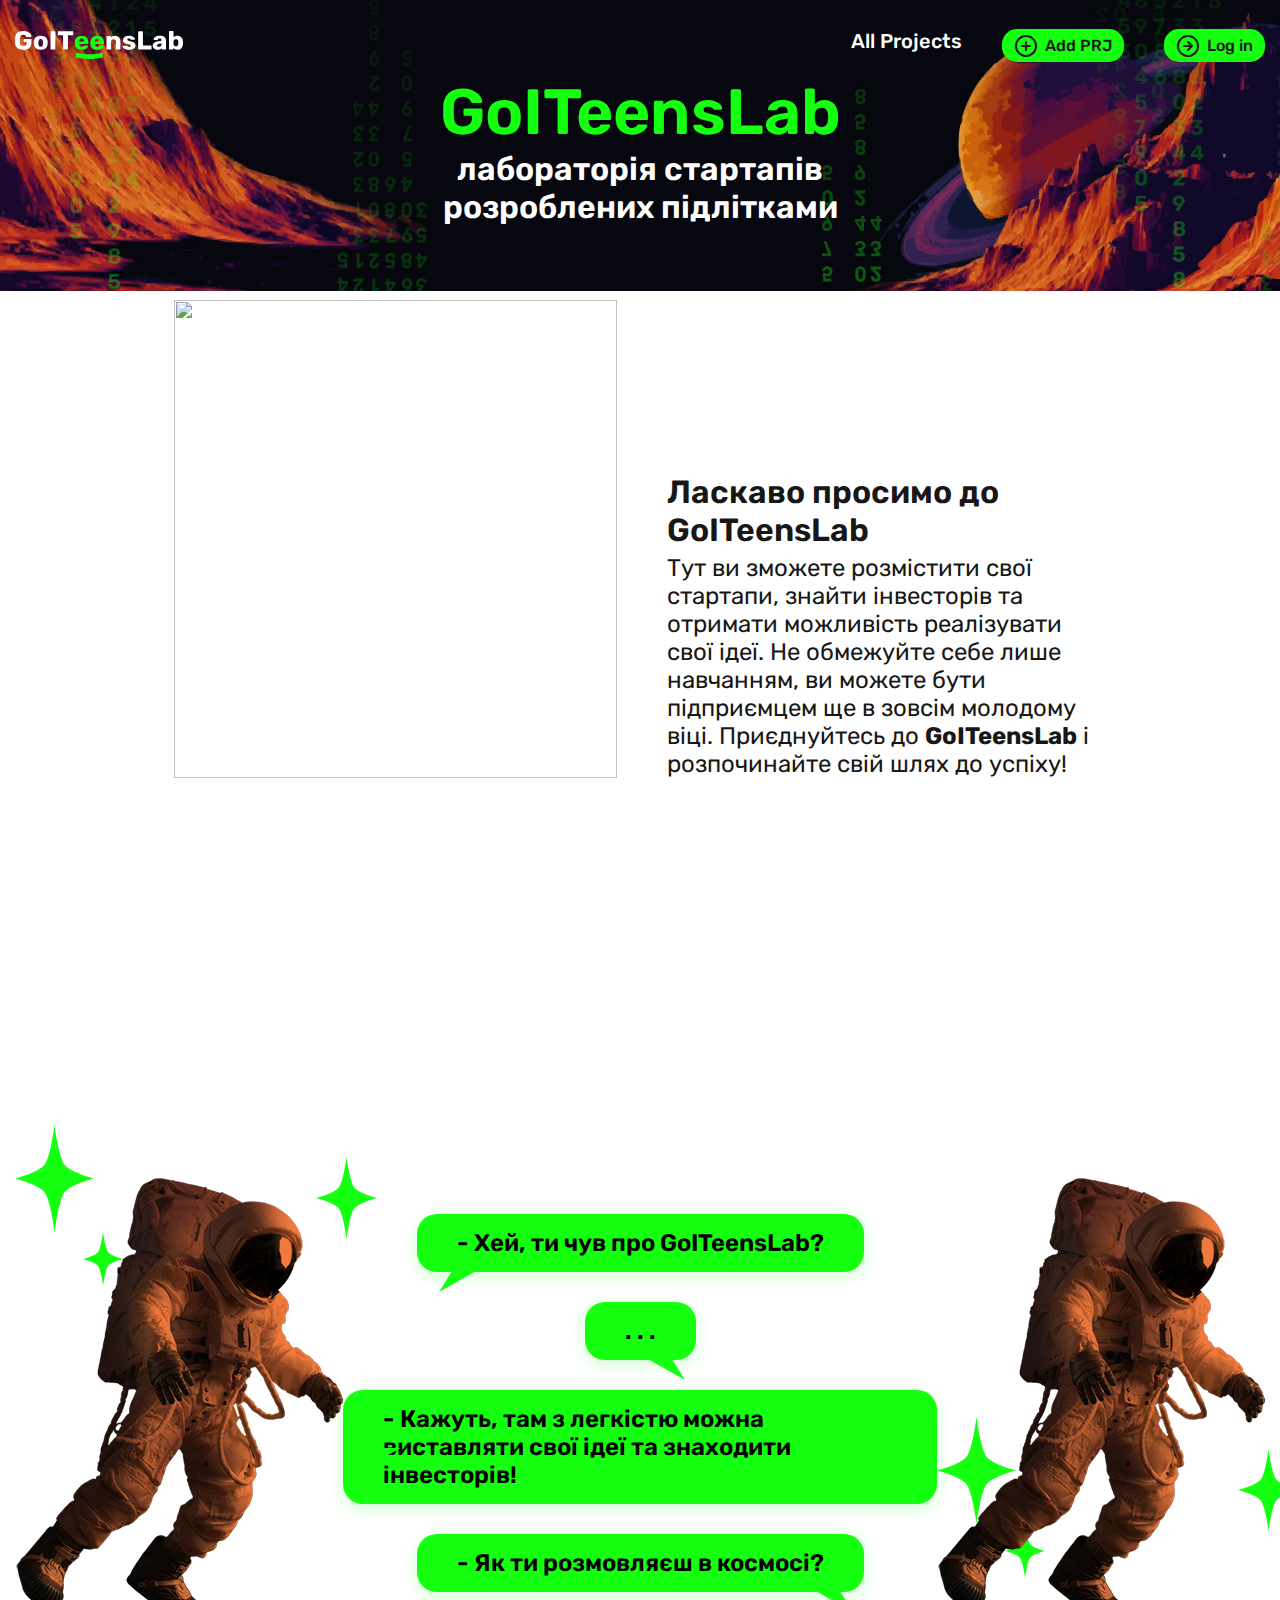
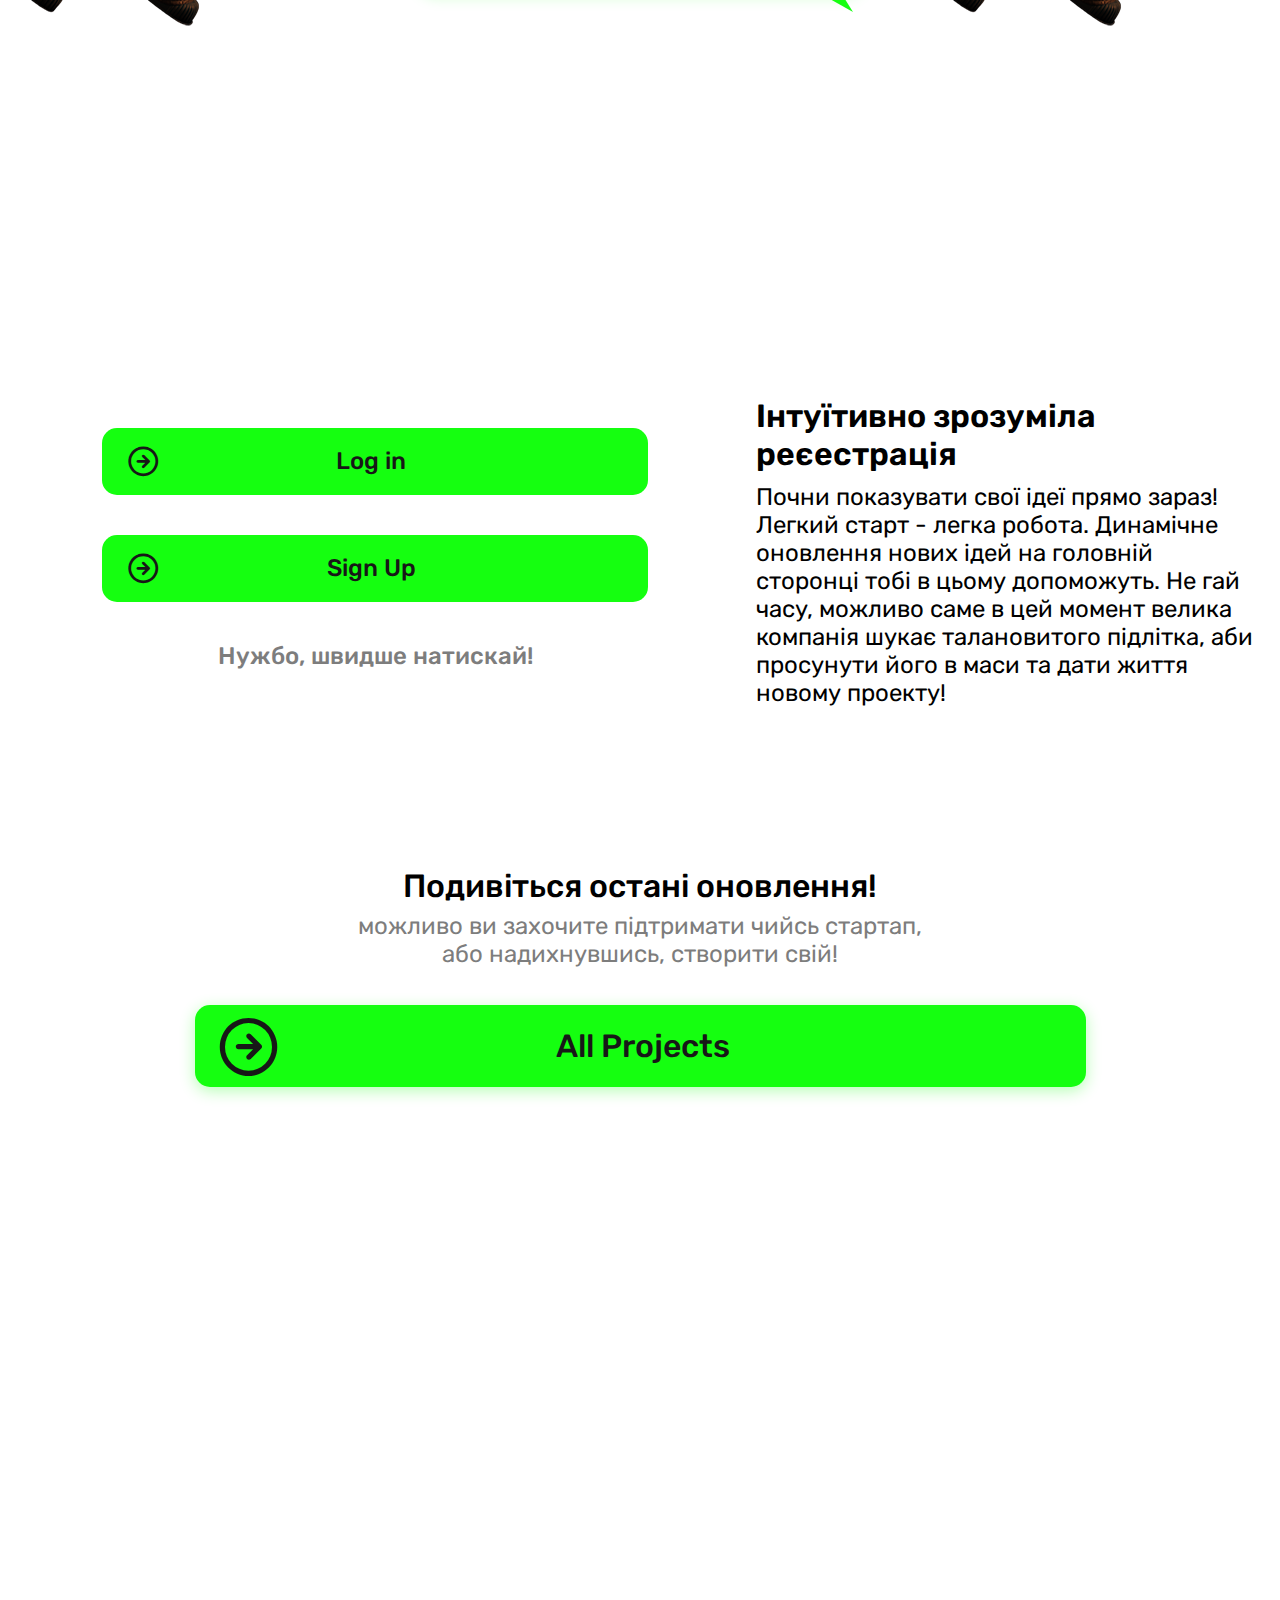
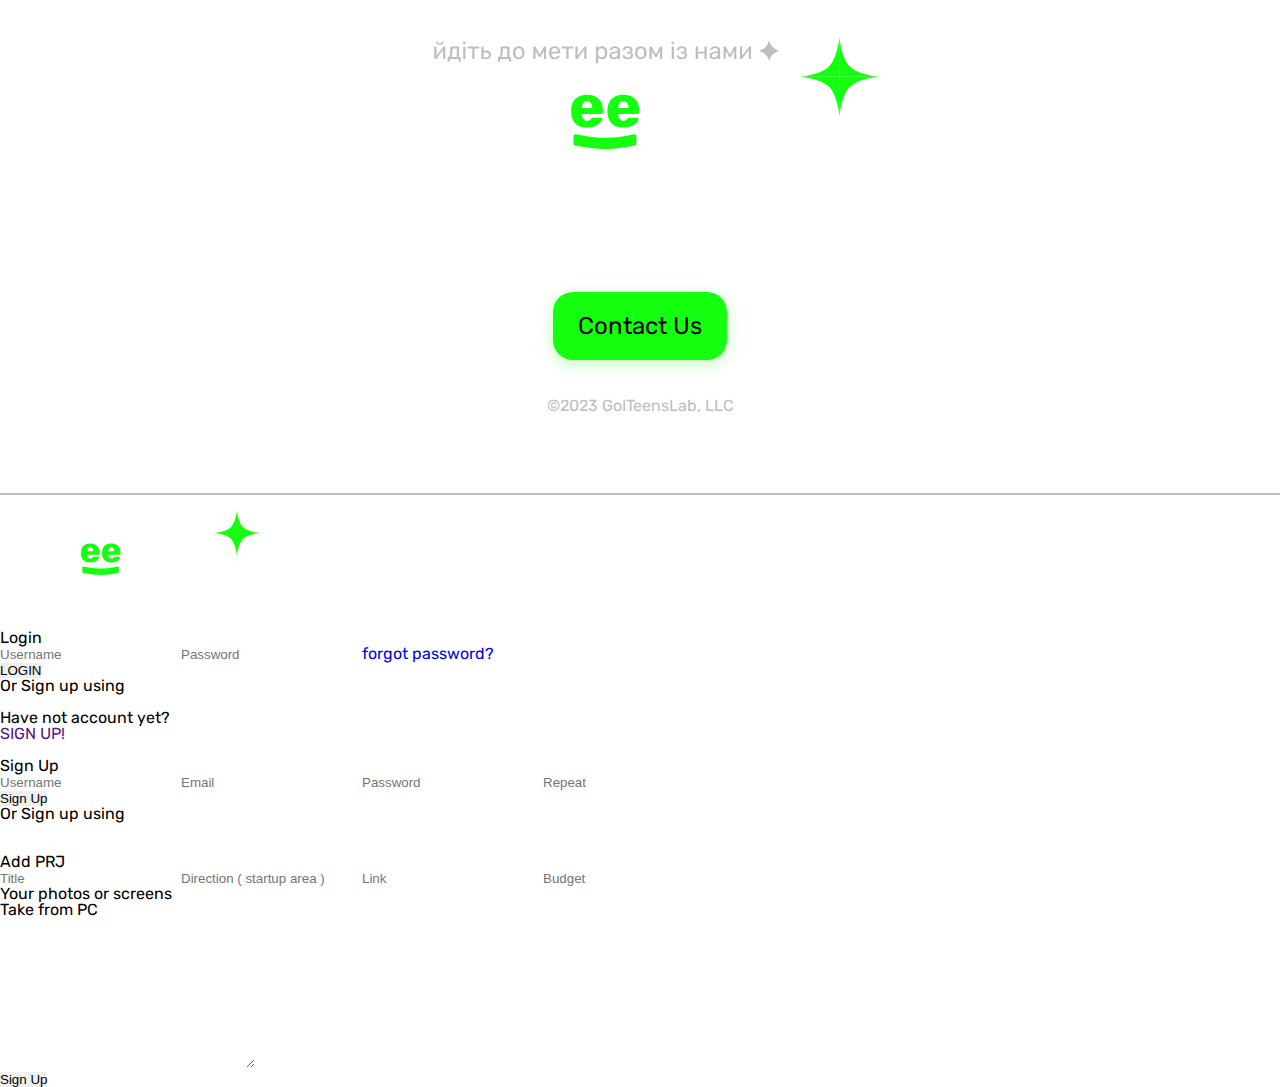
==== commit 4341ed19: "Merge branch 'main' of https://github.com/AufTedor/GoITeensLab" ====
--- a/index.html
+++ b/index.html
@@ -3,28 +3,28 @@
   <head>
     <meta charset="UTF-8" />
     <meta name="viewport" content="width=device-width, initial-scale=1.0" />
-    <title>Document</title>
+    <title>GoITeensLab</title>
     <link
       href="https://fonts.googleapis.com/css?family=Rubik:300,regular,500,600,700,800,900,300italic,italic,500italic,600italic,700italic,800italic,900italic"
       rel="stylesheet"
     />
-    <link rel="stylesheet" href="css/icons.css">
+    <link rel="stylesheet" href="css/icons.css" />
     <link rel="stylesheet" href="css/style.css" />
   </head>
-  <body>
+  <body class="">
     <header class="header">
       <div class="header__container">
-        <div class="header__logo"><img src="img/logo.svg" alt="" /></div>
+        <a href="" class="header__logo"><img src="img/logo.svg" alt="" /></a>
         <nav class="header__nav">
           <ul class="header__list">
             <li class="header__item">
-              <a href="" class="header__link">All Projects</a>
+              <a href="startups.html" class="header__link">All Projects</a>
             </li>
             <li class="header__item">
-              <a href="" class="header__link header__btn" id="add">Add PRJ</a>
+              <div onclick="OpenAddPRJ()" class="header__link header__btn" id="add">Add PRJ</div>
             </li>
             <li class="header__item">
-              <a href="" class="header__link header__btn " id="log">Log in</a>
+              <div onclick="OpenLogIn()" class="header__link header__btn" id="log">Log in</div>
             </li>
           </ul>
         </nav>
@@ -42,29 +42,47 @@
       <section class="welc">
         <div class="welc__container">
           <div class="welc__about about">
-            <div class="about__img"><img src="img/01.png" alt=""></div>
+            <div class="about__img"><img src="img/01.png" alt="" /></div>
             <div class="about__body">
-              <h1 class="about__title">Ласкаво просимо 
-              до GoITeensLab </h1>
-              <p class="about__text">Тут ви зможете розмістити свої стартапи, знайти інвесторів та отримати можливість
-                 реалізувати свої ідеї. Не обмежуйте себе лише навчанням, ви можете бути підприємцем ще в зовсім молодому
-                  віці. Приєднуйтесь до <b>GoITeensLab</b> і розпочинайте свій шлях до успіху!</p>
+              <h1 class="about__title">Ласкаво просимо до GoITeensLab</h1>
+              <p class="about__text">
+                Тут ви зможете розмістити свої стартапи, знайти інвесторів та
+                отримати можливість реалізувати свої ідеї. Не обмежуйте себе
+                лише навчанням, ви можете бути підприємцем ще в зовсім молодому
+                віці. Приєднуйтесь до <b>GoITeensLab</b> і розпочинайте свій
+                шлях до успіху!
+              </p>
             </div>
           </div>
           <div class="welc__chat">
             <div class="chat__astro astro-1">
-              <div class="chat__astronaut"><img src="img/02.png" alt=""></div>
-              <div class="chat__stars"><img src="img/03.png" alt=""></div>
+              <div class="chat__astronaut"><img src="img/02.png" alt="" /></div>
+              <div class="chat__stars"><img src="img/03.png" alt="" /></div>
             </div>
             <div class="chat__body body-chat">
-              <div class="body-chat__item"><p>- Хей, ти чув про GoITeensLab?</p><img src="img/04.svg" alt=""></div>
-              <div class="body-chat__item right"><p>. . .</p><img src="img/04.svg" alt=""></div>
-              <div class="body-chat__item"><p>- Кажуть, там з легкістю можна виставляти свої ідеї та знаходити інвесторів!</p><img src="img/04.svg" alt=""></div>
-              <div class="body-chat__item right"><p>- Як ти розмовляєш в космосі?</p><img src="img/04.svg" alt=""></div>
+              <div class="body-chat__item">
+                <p>- Хей, ти чув про GoITeensLab?</p>
+                <img src="img/04.svg" alt="" />
+              </div>
+              <div class="body-chat__item right">
+                <p>. . .</p>
+                <img src="img/04.svg" alt="" />
+              </div>
+              <div class="body-chat__item">
+                <p>
+                  - Кажуть, там з легкістю можна виставляти свої ідеї та
+                  знаходити інвесторів!
+                </p>
+                <img src="img/04.svg" alt="" />
+              </div>
+              <div class="body-chat__item right">
+                <p>- Як ти розмовляєш в космосі?</p>
+                <img src="img/04.svg" alt="" />
+              </div>
             </div>
             <div class="chat__astro astro-2">
-              <div class="chat__astronaut"><img src="img/02.png" alt=""></div>
-              <div class="chat__stars"><img src="img/03.png" alt=""></div>
+              <div class="chat__astronaut"><img src="img/02.png" alt="" /></div>
+              <div class="chat__stars"><img src="img/03.png" alt="" /></div>
             </div>
           </div>
         </div>
@@ -72,14 +90,19 @@
       <section class="registr">
         <div class="registr__container">
           <div class="registr__reg">
-            <a href="" class="registr__link">Log in</a>
-            <a href="" class="registr__link">Sign Up</a>
+            <div onclick="OpenLogIn()" class="registr__link">Log in</div>
+            <div onclick="OpenSignUp()" class="registr__link">Sign Up</div>
             <p class="registr__label">Нужбо, швидше натискай!</p>
           </div>
           <div class="registr__body">
             <h1 class="registr__title">Інтуїтивно зрозуміла реєестрація</h1>
-            <p class="registr__text">Почни показувати свої ідеї прямо зараз! Легкий старт - легка робота. Динамічне оновлення нових ідей на головній сторонці тобі в цьому допоможуть. Не гай часу, можливо саме в цей момент велика компанія шукає талановитого підлітка, аби просунути 
-його в маси та дати життя новому проекту!</p>
+            <p class="registr__text">
+              Почни показувати свої ідеї прямо зараз! Легкий старт - легка
+              робота. Динамічне оновлення нових ідей на головній сторонці тобі в
+              цьому допоможуть. Не гай часу, можливо саме в цей момент велика
+              компанія шукає талановитого підлітка, аби просунути його в маси та
+              дати життя новому проекту!
+            </p>
           </div>
         </div>
       </section>
@@ -92,6 +115,100 @@
         </div>
       </section>
     </main>
-    
+    <footer class="footer">
+      <div class="footer__container">
+        <div class="footer__body">
+          <div class="footer__title"><img src="img/footer.svg" alt="" /></div>
+          <div class="footer__text">
+            Українська платформа для підліткового стартапу. Допомагаємо
+            дізнатись світові про геніїв нашого часу та реалізувати їх ідеї///
+          </div>
+          <a href="" class="footer__button">Contact Us</a>
+          <div class="footer__comm">©2023 GoITeensLab, LLC</div>
+        </div>
+        <nav class="footer__nav">
+          <a href="#" class="footer__logo"
+            ><img src="img/footer_logo.svg" alt=""
+          /></a>
+          <ul class="footer__list">
+            <li class="footer__item">
+              <a href="" class="footer__link">All Projects</a>
+            </li>
+            <li class="footer__item">
+              <div onclick="OpenLogIn()" class="footer__link">Login</div>
+            </li>
+            <li class="footer__item">
+              <div onclick="OpenSignUp()" class="footer__link">Sign up</div>
+            </li>
+            <li class="footer__item">
+              <div onclick="OpenAddPRJ()" class="footer__link">Add PRJ</div>
+            </li>
+          </ul>
+        </nav>
+      </div>
+    </footer>
+
+    <div class="pop-up" id="log-in">
+      <form action="">
+        <div onclick="closePop()" class="close__button"><img src="img/close.svg" alt=""></div>
+        <h1 class="pop-up__title">Login</h1>
+        <div class="pop-up__input-block">
+            <input class="pop-up__input" type="text" placeholder="Username" name="" id="" />
+            <input class="pop-up__input" type="text" placeholder="Password" name="" id="" />
+          <a href="https://www.youtube.com/watch?v=G510jeWiaV0" class="log-in__forgot">forgot password?</a>
+        </div>
+        <button onclick="Login()" class="pop-up__button">LOGIN</button>
+        <p class="pop-up__text">Or Sign up using</p>
+        <div class="pop-up__items">
+          <a href="https://www.youtube.com/watch?v=G510jeWiaV0" class="pop-up__item"><img src="img/05.png" alt="" /></a>
+          <a href="https://www.youtube.com/watch?v=G510jeWiaV0" class="pop-up__item"><img src="img/06.png" alt="" /></a>
+          <a href="https://www.youtube.com/watch?v=G510jeWiaV0" class="pop-up__item"><img src="img/07.png" alt="" /></a>
+        </div>
+        <p class="pop-up__text">Have not account yet?</p>
+        <a href="" class="pop-up__sign">SIGN UP!</a>
+      </form>
+    </div>
+
+    <div class="pop-up" id="sign-up">
+      <form action="">
+        <div onclick="closePop()" class="close__button"><img src="img/close.svg" alt=""></div>
+        <h1 class="pop-up__title">Sign Up</h1>
+        <div class="pop-up__input-block">
+            <input class="pop-up__input" type="text" placeholder="Username" name="" id="" />
+            <input class="pop-up__input" type="text" placeholder="Email" name="" id="" />
+            <input class="pop-up__input" type="text" placeholder="Password" name="" id="" />
+            <input class="pop-up__input" type="text" placeholder="Repeat " name="" id="" />
+        </div>
+        <button onclick="Login()" class="pop-up__button">Sign Up</button>
+        <p class="pop-up__text">Or Sign up using</p>
+        <div class="pop-up__items">
+          <a href="https://www.youtube.com/watch?v=G510jeWiaV0" class="pop-up__item"><img src="img/05.png" alt="" /></a>
+          <a href="https://www.youtube.com/watch?v=G510jeWiaV0" class="pop-up__item"><img src="img/06.png" alt="" /></a>
+          <a href="https://www.youtube.com/watch?v=G510jeWiaV0" class="pop-up__item"><img src="img/07.png" alt="" /></a>
+        </div>
+      </form>
+    </div>
+
+    <div class="pop-up" id="add-prj">
+      <form action="">
+        <div onclick="closePop()" class="close__button"><img src="img/close.svg" alt=""></div>
+        <h1 class="pop-up__title">Add PRJ</h1>
+        <div class="pop-up__input-block">
+            <input class="pop-up__input" type="text" placeholder="Title" name="" id="" />
+            <input class="pop-up__input" type="text" placeholder="Direction ( startup area )" name="" id="" />
+            <input class="pop-up__input" type="text" placeholder="Link" name="" id="" />
+            <input class="pop-up__input" type="text" placeholder="Budget " name="" id="" />
+            <div class="pop-up__image">
+              <div class="pop-up__img">Your photos or screens</div>
+              <div class="pop-up__img-button">Take from PC</div>
+            </div>
+            <textarea class="pop-up__textarea" name="" id="" cols="30" rows="10"></textarea>
+        </div>
+        <button onclick="Login()" class="pop-up__button">Sign Up</button>
+      </form>
+    </div>
+    </div>
+
+    <script src="js/main.js"></script>
   </body>
 </html>
--- a/css/style.css
+++ b/css/style.css
@@ -191,7 +191,7 @@
 
 .about {
   display: flex;
-  align-items: center;
+  align-items: end;
   justify-content: center;
   gap: 50px;
 }
@@ -463,4 +463,116 @@
 }
 .proj__link:hover {
   background: #17d814;
+}
+
+.footer {
+  background-image: url("../img/bg4.png");
+  background-repeat: no-repeat;
+  height: 982px;
+  background-size: 100vw 982px;
+}
+
+.footer__container {
+  padding-top: 405px;
+  display: flex;
+  flex-direction: column;
+  align-items: center;
+  justify-content: center;
+  position: relative;
+}
+
+.footer__body {
+  width: 100%;
+  display: flex;
+  flex-direction: column;
+  align-items: center;
+  justify-content: center;
+}
+
+.footer__title {
+  margin-bottom: 35px;
+  width: 447px;
+  height: 112px;
+  position: relative;
+  margin-left: 30px;
+}
+.footer__title img {
+  position: absolute;
+  top: 0;
+  left: 0;
+  width: 100%;
+  height: 100%;
+}
+
+.footer__text {
+  font-family: "Rubik";
+  font-style: normal;
+  font-weight: 400;
+  font-size: 20px;
+  line-height: 24px;
+  text-align: center;
+  color: #ffffff;
+  width: 575px;
+  margin-bottom: 36px;
+}
+
+.footer__button {
+  font-family: "Rubik";
+  font-style: normal;
+  font-weight: 400;
+  font-size: 24px;
+  line-height: 28px;
+  text-align: center;
+  padding: 20px 25px;
+  color: #000000;
+  background: #15ff10;
+  box-shadow: 0px 4px 15px rgba(21, 255, 16, 0.28);
+  border-radius: 20px;
+  margin-bottom: 36px;
+  transition: all 0.3s ease 0s;
+}
+.footer__button:hover {
+  background: #17d814;
+}
+
+.footer__comm {
+  font-family: "Rubik";
+  font-style: normal;
+  font-weight: 400;
+  font-size: 16px;
+  line-height: 19px;
+  /* identical to box height */
+  text-align: center;
+  margin-bottom: 198px;
+  color: #bebebe;
+}
+
+.footer__nav {
+  padding-top: 15px;
+  border-top: 2px solid #bebebe;
+  position: absolute;
+  bottom: 38px;
+  display: flex;
+  align-items: center;
+  justify-content: space-between;
+  width: 100%;
+}
+
+.footer__list {
+  display: flex;
+  gap: 45px;
+}
+
+.footer__link {
+  font-family: "Rubik";
+  font-style: normal;
+  font-weight: 400;
+  font-size: 20px;
+  line-height: 24px;
+  /* identical to box height */
+  text-align: center;
+  color: #ffffff;
+}
+.footer__link:hover {
+  text-decoration: underline;
 }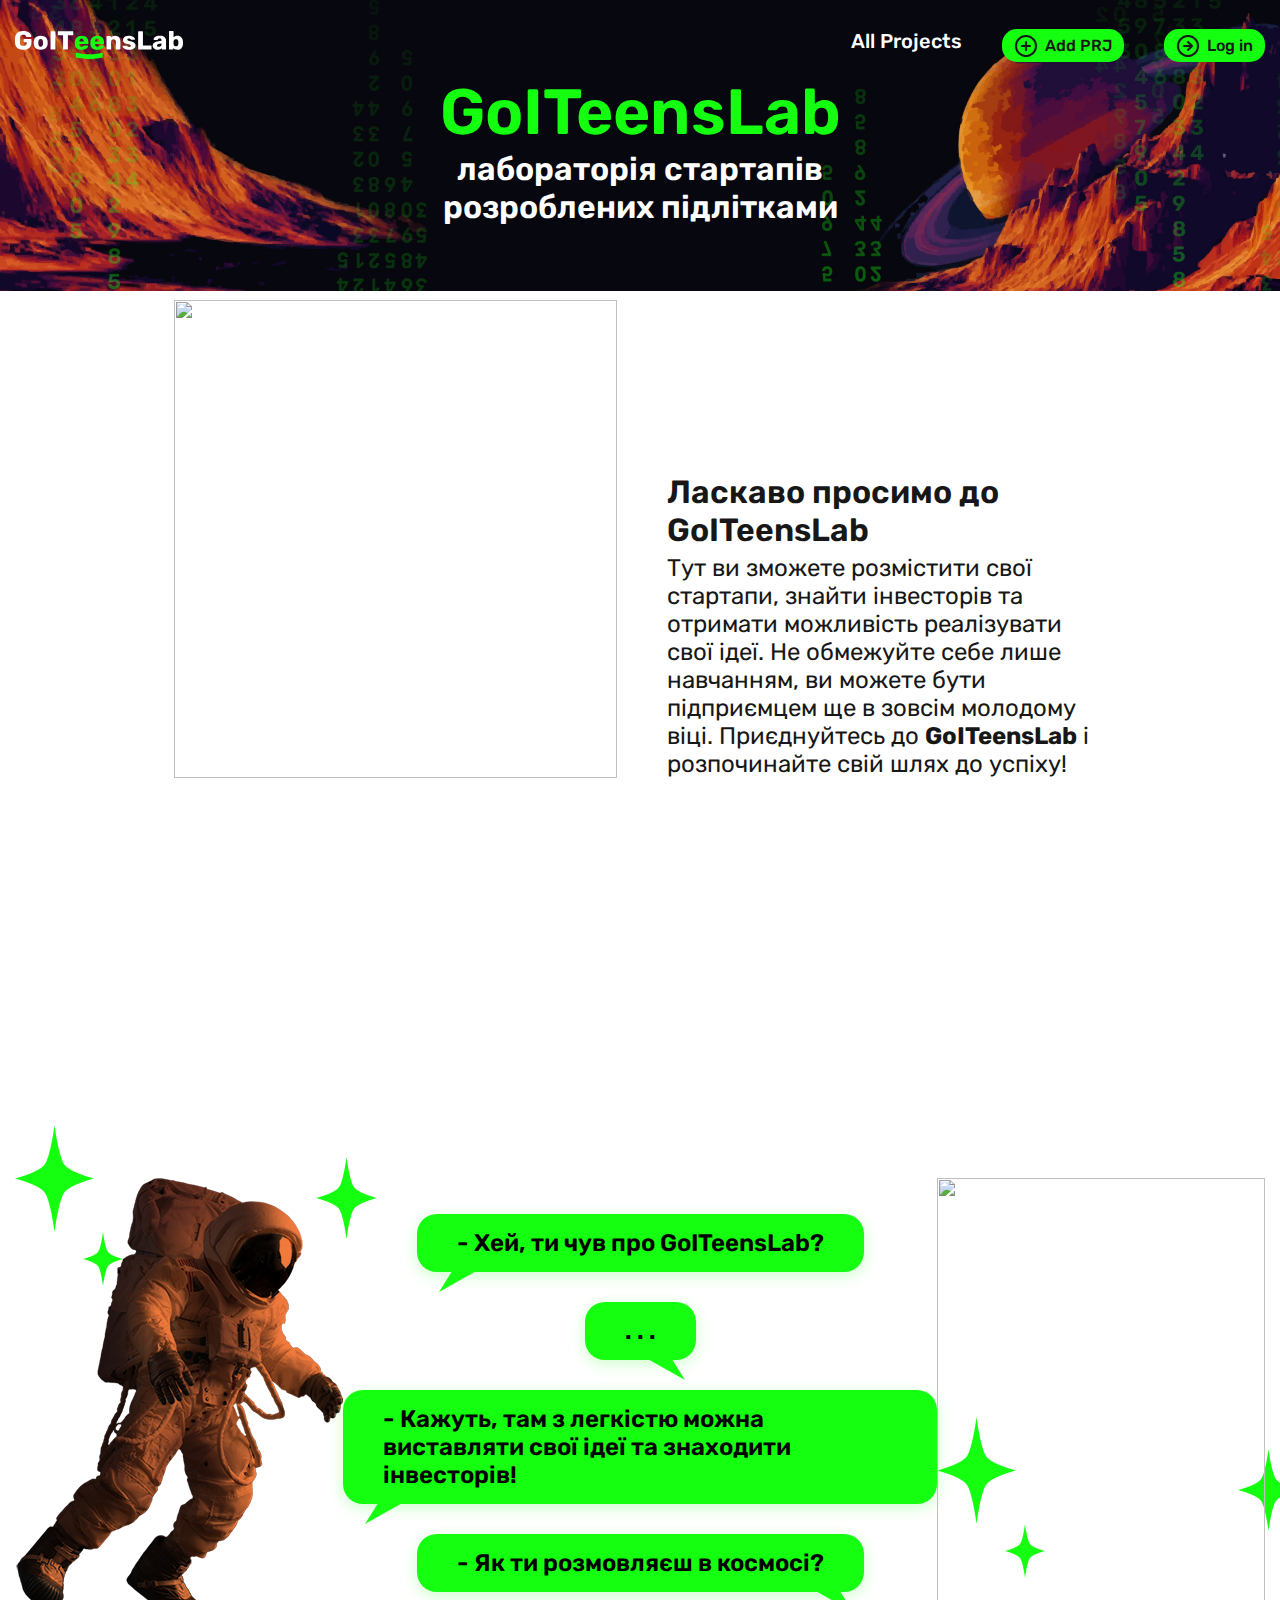
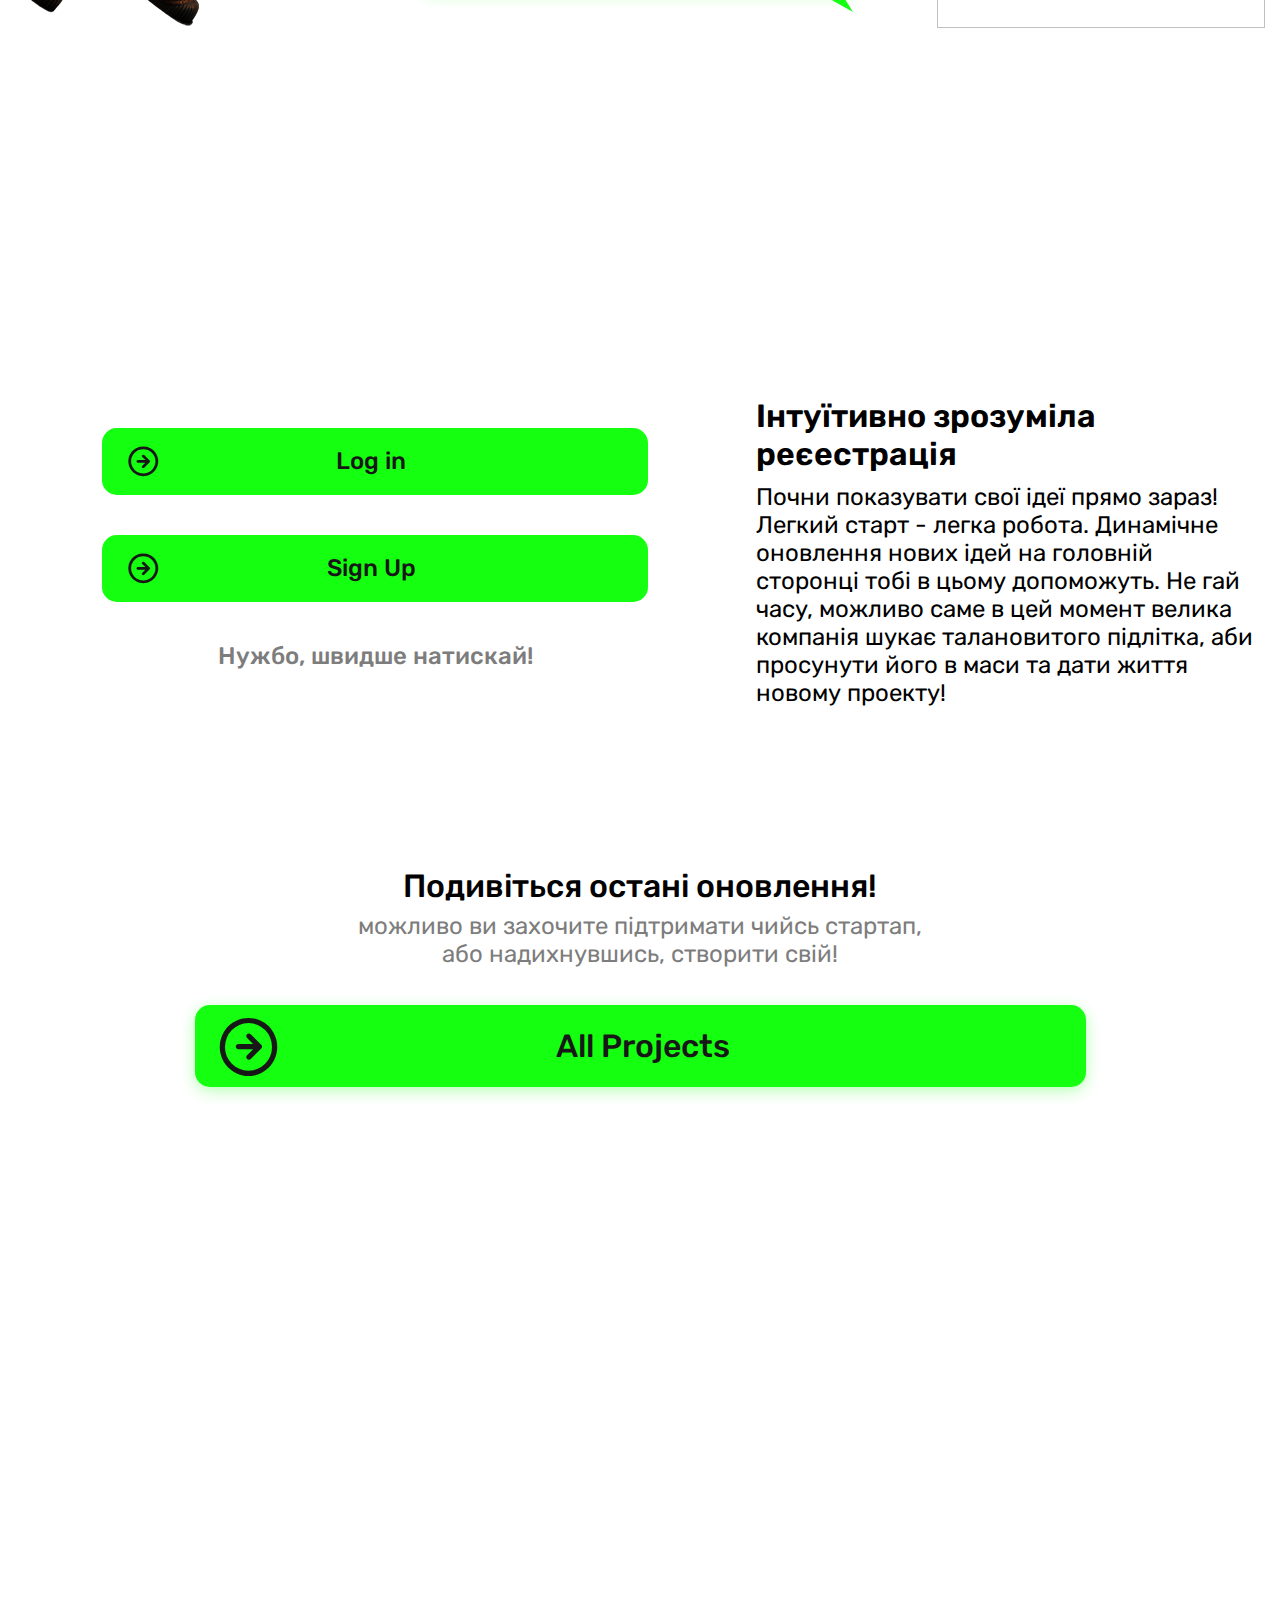
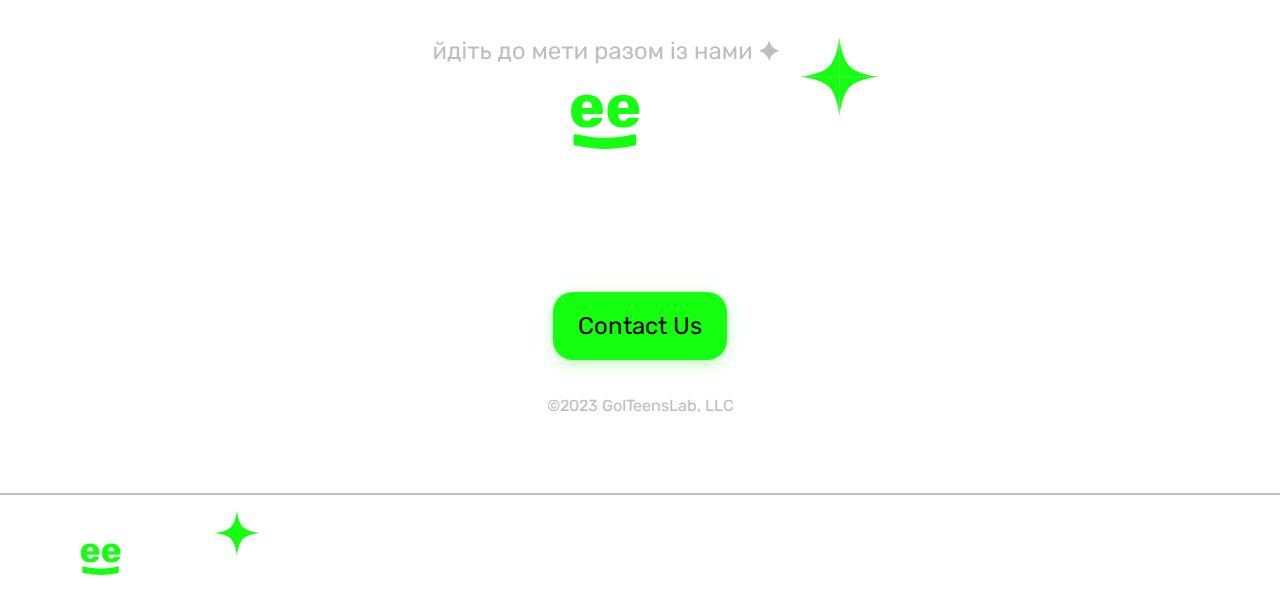
==== commit e93f96da: "finih" ====
--- a/index.html
+++ b/index.html
@@ -10,6 +10,7 @@
     />
     <link rel="stylesheet" href="css/icons.css" />
     <link rel="stylesheet" href="css/style.css" />
+    <link rel="stylesheet" href="css/adaptive.css">
   </head>
   <body class="">
     <header class="header">
@@ -81,7 +82,7 @@
               </div>
             </div>
             <div class="chat__astro astro-2">
-              <div class="chat__astronaut"><img src="img/02.png" alt="" /></div>
+              <div class="chat__astronaut"><img src="img/08.png" alt="" /></div>
               <div class="chat__stars"><img src="img/03.png" alt="" /></div>
             </div>
           </div>
@@ -111,7 +112,7 @@
           <h1 class="proj__title">Подивіться остані оновлення!</h1>
           <p class="proj__text">можливо ви захочите підтримати чийсь стартап,
           або надихнувшись, створити свій!</p>
-          <a href="" class="proj__link">All Projects</a>
+          <a href="startups.html" class="proj__link">All Projects</a>
         </div>
       </section>
     </main>
@@ -132,7 +133,7 @@
           /></a>
           <ul class="footer__list">
             <li class="footer__item">
-              <a href="" class="footer__link">All Projects</a>
+              <a href="startups.html" class="footer__link">All Projects</a>
             </li>
             <li class="footer__item">
               <div onclick="OpenLogIn()" class="footer__link">Login</div>
--- a/css/style.css
+++ b/css/style.css
@@ -254,6 +254,7 @@
 
 .chat__astro {
   position: relative;
+  z-index: 6;
 }
 
 .chat__astronaut {
@@ -303,16 +304,19 @@
 .body-chat__item img {
   position: absolute;
   left: 22px;
-  top: 58px;
+  bottom: -20px;
 }
 .body-chat__item.right > img {
   position: absolute;
   left: auto;
   right: 11px;
-  top: 58px;
   transform: scaleX(-1);
 }
 
+.astro-2 {
+  position: relative;
+  z-index: 6;
+}
 .astro-2 .chat__stars {
   position: absolute;
   bottom: 50px;
@@ -575,4 +579,238 @@
 }
 .footer__link:hover {
   text-decoration: underline;
+}
+
+.pop-up {
+  z-index: 1000000;
+  position: fixed;
+  top: 0;
+  left: 0;
+  -webkit-backdrop-filter: blur(10px);
+          backdrop-filter: blur(10px);
+  width: 100%;
+  height: 100%;
+  display: none;
+  flex-direction: column;
+  justify-content: center;
+  align-items: center;
+}
+.pop-up.active {
+  display: flex;
+}
+.pop-up form {
+  background: #ffffff;
+  box-shadow: 0px 8px 0px #15ff10;
+  border-radius: 20px;
+  width: 580px;
+  height: 827px;
+  margin: 0 auto;
+}
+
+.pop-up form {
+  display: flex;
+  position: relative;
+  flex-direction: column;
+  align-items: center;
+}
+
+.pop-up__title {
+  font-family: "Rubik";
+  font-style: normal;
+  font-weight: 500;
+  font-size: 36px;
+  line-height: 43px;
+  /* identical to box height */
+  color: #171717;
+  margin-top: 25px;
+  margin-bottom: 35px;
+}
+
+.pop-up__input-block {
+  display: flex;
+  flex-direction: column;
+  align-items: center;
+  justify-content: center;
+}
+
+.pop-up__input {
+  display: block;
+  background: #e0e0e0;
+  border-radius: 10px;
+  width: 523px;
+  height: 59px;
+  padding-left: 22px;
+  font-size: 22px;
+}
+.pop-up__input::-moz-placeholder {
+  font-family: "Rubik";
+  font-style: normal;
+  font-weight: 400;
+  font-size: 20px;
+  line-height: 24px;
+  color: #7d7d7d;
+}
+.pop-up__input::placeholder {
+  font-family: "Rubik";
+  font-style: normal;
+  font-weight: 400;
+  font-size: 20px;
+  line-height: 24px;
+  color: #7d7d7d;
+}
+.pop-up__input:not(:first-child) {
+  margin-top: 22px;
+}
+
+.log-in__forgot {
+  display: block;
+  text-align: right;
+  padding-top: 10px;
+  font-family: "Rubik";
+  font-style: normal;
+  font-weight: 400;
+  font-size: 16px;
+  line-height: 19px;
+  color: #7d7d7d;
+}
+
+.pop-up__button {
+  font-family: "Rubik";
+  font-style: normal;
+  font-weight: 600;
+  font-size: 24px;
+  line-height: 28px;
+  padding: 12px 142px;
+  color: #171717;
+  background: #15ff10;
+  transition: all 0.3s ease 0s;
+  border-radius: 20px;
+  margin-top: 40px;
+  margin-bottom: 43px;
+  cursor: pointer;
+}
+.pop-up__button:hover {
+  background: #17d814;
+}
+
+.pop-up__text {
+  font-family: "Rubik";
+  font-style: normal;
+  font-weight: 400;
+  font-size: 16px;
+  line-height: 19px;
+  padding-bottom: 25px;
+  color: #7d7d7d;
+}
+
+.pop-up__items {
+  display: flex;
+  justify-content: center;
+  align-items: center;
+  gap: 30px;
+  margin-bottom: 140px;
+}
+
+.pop-up__item {
+  width: 50px;
+  height: 50px;
+  position: relative;
+}
+.pop-up__item img {
+  position: absolute;
+  top: 0;
+  left: 0;
+  width: 100%;
+  height: 100%;
+}
+
+.pop-up__sign {
+  font-family: "Rubik";
+  font-style: normal;
+  font-weight: 600;
+  font-size: 16px;
+  line-height: 19px;
+  color: #4b4b4b;
+}
+
+.blocked {
+  overflow: hidden;
+}
+
+.close__button {
+  position: absolute;
+  right: 29px;
+  top: 31px;
+  height: 32px;
+  width: 32px;
+  cursor: pointer;
+}
+.close__button img {
+  position: absolute;
+  width: 100%;
+  height: 100%;
+}
+
+.pop-up__image {
+  display: flex;
+  align-items: center;
+  width: 523px;
+  justify-content: space-between;
+  padding-top: 22px;
+}
+
+.pop-up__img {
+  font-family: "Rubik";
+  font-style: normal;
+  font-weight: 400;
+  font-size: 20px;
+  line-height: 24px;
+  padding: 15px 35px;
+  background: #e0e0e0;
+  border-radius: 10px;
+  color: #7d7d7d;
+}
+
+.pop-up__img-button {
+  font-family: "Rubik";
+  font-style: normal;
+  font-weight: 400;
+  font-size: 20px;
+  line-height: 24px;
+  display: flex;
+  align-items: center;
+  color: #7d7d7d;
+  transition: all 0.3s ease 0s;
+  cursor: pointer;
+  padding: 15px 30px 15px 17px;
+  background: #e0e0e0;
+  border-radius: 10px;
+}
+.pop-up__img-button::before {
+  font-family: "icomoon";
+  content: "\e9bf";
+  font-size: 20px;
+  color: #7d7d7d;
+  padding-right: 15px;
+}
+.pop-up__img-button:hover {
+  background: #c2c2c2;
+}
+
+.pop-up__textarea {
+  background: #e0e0e0;
+  border-radius: 10px;
+  margin-top: 22px;
+  resize: none;
+  width: 523px;
+  padding: 10px 10px;
+  font-family: "Rubik";
+  font-style: normal;
+  font-weight: 400;
+  font-size: 18px;
+  line-height: 24px;
+  display: flex;
+  align-items: center;
+  color: #7d7d7d;
+  height: 200px;
 }--- a/css/adaptive.css
+++ b/css/adaptive.css
@@ -0,0 +1,245 @@
+@media (max-width: 1199.98px) {
+    .welc__chat {
+        width: 100%;
+        display: flex;
+        align-items: center;
+        justify-content: center;
+    }
+    .chat__stars {
+        display: none;
+    }
+    .astro-1>.chat__astronaut {
+        position: absolute;
+        bottom: -100px;
+        left: -250px;
+    }
+    .astro-2>.chat__astronaut {
+        position: absolute;
+        right: -300px;
+        top: -100px;
+    }
+    .chat__body {
+        width: 493px;
+        position: relative;
+        z-index: 5;
+    }
+    .registr__container {
+        flex-direction: column-reverse;
+    }
+    .registr__body {
+        text-align: center;
+    }
+    .chat__astro {
+        transform: scale(0.85);
+    }
+}
+
+@media (max-width: 990.98px) {
+    .welc {
+        background-image: url("../img/bg2-1.png");
+        background-repeat: no-repeat;
+        background-position-y: 120%;
+        background-size: 100vw;
+    }
+    .about__body {
+        text-align: center;
+    }
+    .welc__container {
+        gap: 150px;
+    }
+    .welc__chat {
+        position: relative;
+    }
+    .welc__about {
+        flex-direction: column;
+        gap: 20px;
+    }
+    .intro {
+        height: 320px;
+        background-size: 100vw 320px;
+    }
+    .intro__title {
+        font-size: 50px;
+        margin-top: 70px;
+    }
+    .intro__subtitle {
+        font-size: 24px;
+    }
+    .proj__link {
+        font-size: 28px;
+        padding: 20px 160px 20px 20px;
+    }
+    .proj__link::before {
+        font-size: 40px;
+        padding-right: 100px;
+    }
+    .footer {
+        background-image: url("../img/bg4-1.png");
+        background-repeat: no-repeat;
+        height: 982px;
+        background-size: cover;
+    }
+    .chat__body {
+        position: relative;
+        z-index: 4;
+    }
+    .astro-1>.chat__astronaut {
+        position: absolute;
+        z-index: 6;
+    }
+    .astro-2>.chat__astronaut {
+        position: absolute;
+        z-index: 6;
+    }
+    .chat__astro {
+        position: absolute;
+        transform: scale(0.6);
+    }
+    .chat__astro:first-child {
+        left: 150px;
+        top: 250px;
+    }
+    .chat__astro:last-child {
+        position: absolute;
+        z-index: 6;
+        right: 150px;
+    }
+    .welc__chat {}
+}
+
+@media (max-width: 767.98px) {
+    .welc {
+        background-image: url("../img/bg2-1.png");
+        background-repeat: no-repeat;
+        background-position-y: bottom;
+        background-size: 100vw;
+    }
+    .proj__text {
+        max-width: 100%;
+    }
+    .proj__title {
+        max-width: 100%;
+        text-align: center;
+    }
+    .registr__reg {
+        background-size: contain;
+        background-position-y: center;
+        width: 600px;
+    }
+    .chat__astro:first-child {
+        left: 150px;
+    }
+    .chat__astro:last-child {
+        z-index: 6;
+        right: 130px;
+    }
+    .footer__nav {
+        flex-direction: column;
+        gap: 20px;
+    }
+}
+
+@media (max-width: 610.98px) {
+    .header__container {
+        align-items: center;
+    }
+    .header__list {
+        align-items: center;
+    }
+    .header__btn {
+        content: none;
+    }
+    #log::before,
+    #add::before {
+        content: none;
+    }
+    .chat__astro:first-child {
+        left: 150px;
+        top: 250px;
+    }
+    .chat__astro:last-child {
+        z-index: 6;
+        right: 100px;
+        bottom: 50px;
+    }
+}
+
+@media (max-width: 600px) {
+    .header__container {
+        flex-direction: column;
+    }
+    .registr__container {
+        align-items: center;
+        justify-content: center;
+    }
+    .registr__reg {
+        width: 500px;
+        height: 300px;
+    }
+    .footer__text {
+        max-width: 100%;
+    }
+    .registr__link {
+        max-width: 100%;
+    }
+}
+
+@media (max-width: 479.98px) {
+    .intro__title {
+        font-size: 40px;
+    }
+    .intro__subtitle {
+        font-size: 20px;
+    }
+    .footer__title {
+        transform: scale(0.8);
+    }
+    .welc {
+        background-image: none;
+    }
+    .about__title {
+        font-size: 26px;
+        max-width: 90%;
+    }
+    .about__text {
+        font-size: 20px;
+        max-width: 95%;
+    }
+    .registr__link {
+        transform: scale( 0.8);
+        padding: 15px 40px;
+        display: block;
+    }
+    .registr__link::before {
+        content: none;
+    }
+    .proj__link {
+        transform: scale(0.9);
+        padding: 15px 40px;
+    }
+    .proj__link::before {
+        content: none;
+    }
+    .footer__list {
+        flex-wrap: wrap;
+        justify-content: center;
+    }
+    .header__list {
+        flex-wrap: wrap;
+        justify-content: center;
+        gap: 15px;
+    }
+    .chat__astro:first-child {
+        left: 100px;
+        top: 100px;
+    }
+}
+
+@media (max-width: 1199.98px) {
+    .tab-item:last-child {
+        display: none;
+    }
+    .partners__body {
+        transform: scale(0.8);
+    }
+}